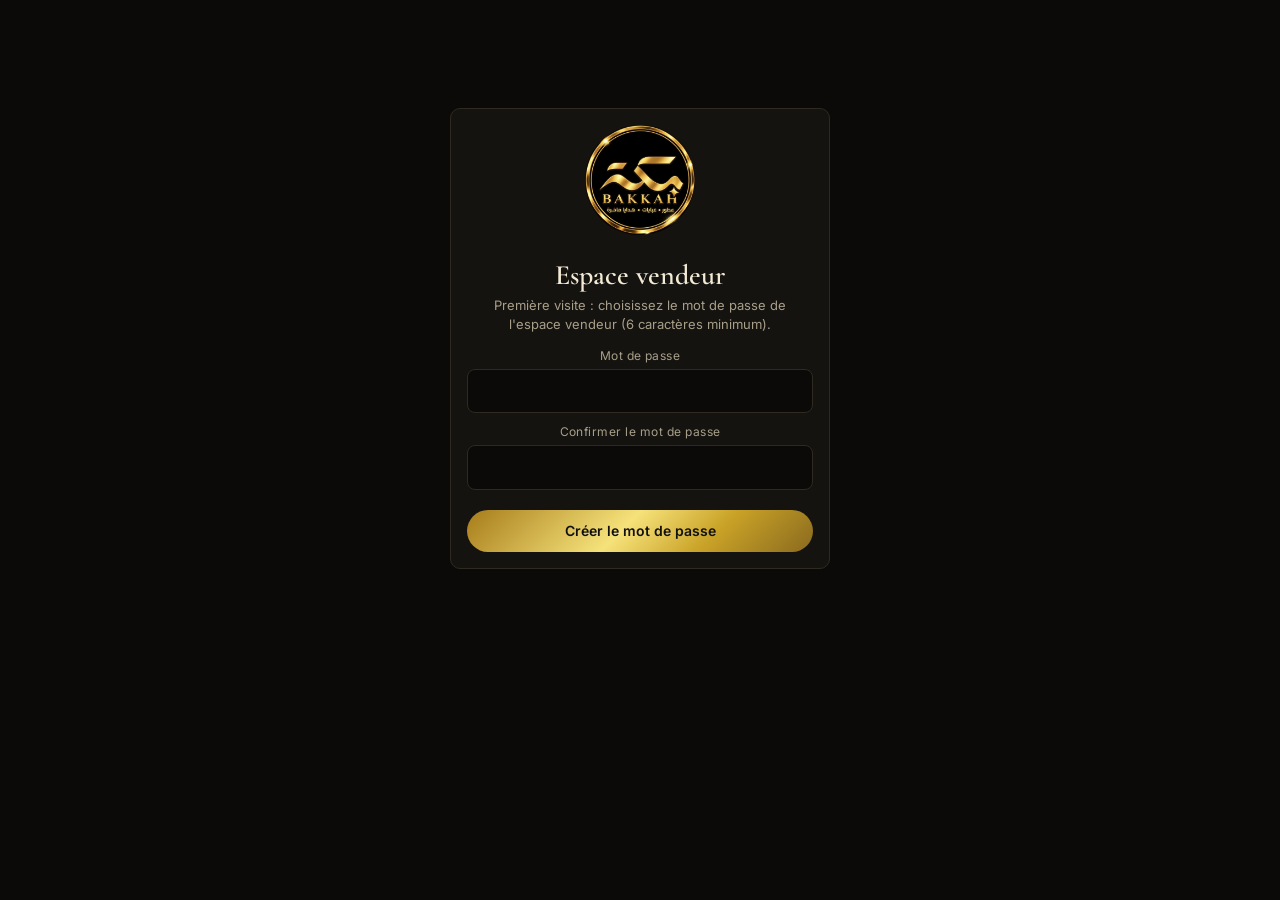
==== bakkah/admin.html @ 00103699 "Add files via upload" ====
<!doctype html>
<html lang="fr">
<head>
<meta charset="utf-8">
<meta name="viewport" content="width=device-width, initial-scale=1">
<meta name="robots" content="noindex">
<title>BAKKAH · Espace vendeur</title>
<link rel="icon" href="assets/img/favicon-64.png">
<link rel="preconnect" href="https://fonts.googleapis.com">
<link rel="preconnect" href="https://fonts.gstatic.com" crossorigin>
<link href="https://fonts.googleapis.com/css2?family=Cormorant+Garamond:wght@600&family=Inter:wght@400;500;600&display=swap" rel="stylesheet">
<style>
:root{--bg:#0b0a08;--panel:#15130f;--panel2:#1c1913;--ink:#f3ead6;--muted:#a89f8a;--line:#2e2a20;--gold:#d4af37;--gold2:#f6e27a;--ok:#3fbf7a;--danger:#e0624f;--r:10px}
*{box-sizing:border-box;margin:0;padding:0}
body{background:var(--bg);color:var(--ink);font:15px/1.5 Inter,system-ui,sans-serif;-webkit-font-smoothing:antialiased;padding-bottom:60px}
button,input,select,textarea{font:inherit;color:inherit}
button{cursor:pointer;border:0;background:none}
a{color:var(--gold)}
[hidden]{display:none!important}
:focus-visible{outline:2px solid var(--gold);outline-offset:2px}
.wrap{max-width:980px;margin:0 auto;padding:0 16px}
.serif{font-family:"Cormorant Garamond",Georgia,serif;font-weight:600}
header{position:sticky;top:0;z-index:20;background:rgba(11,10,8,.94);backdrop-filter:blur(8px);border-bottom:1px solid var(--line)}
.bar{display:flex;align-items:center;gap:12px;height:62px}
.bar img{width:42px;height:42px;border-radius:50%}
.bar h1{font-size:22px;line-height:1.1;flex:1}
.bar small{display:block;font:500 10px Inter;letter-spacing:.16em;text-transform:uppercase;color:var(--muted)}
.mode{font-size:12px;padding:3px 10px;border-radius:99px;border:1px solid var(--line);color:var(--muted)}
.btn{display:inline-flex;align-items:center;justify-content:center;gap:8px;height:42px;padding:0 18px;border-radius:99px;font-weight:600;font-size:14px;text-decoration:none;white-space:nowrap}
.btn-gold{background:linear-gradient(135deg,#a67c1a,#f6e27a 45%,#c9a227 70%,#8a6a1f);color:#111}
.btn-line{border:1px solid var(--line);background:var(--panel)}
.btn-line:hover{border-color:var(--gold)}
.btn-danger{background:var(--danger);color:#fff}
.btn-sm{height:34px;padding:0 12px;font-size:13px}
.btn[disabled]{opacity:.5;cursor:wait}
.tabs{display:flex;gap:6px;overflow-x:auto;padding:12px 0;scrollbar-width:none}
.tab{flex:none;height:40px;padding:0 16px;border-radius:99px;border:1px solid var(--line);color:var(--muted);font-weight:500}
.tab[aria-selected=true]{background:var(--gold);color:#111;border-color:var(--gold)}
.card{background:var(--panel);border:1px solid var(--line);border-radius:var(--r);padding:16px;margin-bottom:14px}
.card h2{font-size:22px;margin-bottom:4px}
.hint{color:var(--muted);font-size:13px;margin-bottom:12px}
label{display:block;font-size:12px;color:var(--muted);margin:10px 0 4px;letter-spacing:.04em}
input[type=text],input[type=number],input[type=password],input[type=email],input[type=url],select,textarea{width:100%;background:var(--bg);border:1px solid var(--line);border-radius:8px;padding:10px 12px;min-height:42px}
textarea{resize:vertical;min-height:80px}
input[type=color]{width:56px;height:42px;border:1px solid var(--line);border-radius:8px;background:var(--bg);padding:2px}
.g2{display:grid;grid-template-columns:1fr 1fr;gap:12px}
.g3{display:grid;grid-template-columns:repeat(3,1fr);gap:12px}
@media(max-width:640px){.g2,.g3{grid-template-columns:1fr}}
.row{display:flex;gap:10px;align-items:center;flex-wrap:wrap}
.grow{flex:1;min-width:140px}
.item{display:grid;grid-template-columns:56px 1fr auto;gap:12px;align-items:center;background:var(--panel);border:1px solid var(--line);border-radius:var(--r);padding:10px;margin-bottom:8px}
.item.off{opacity:.55}
.thumb{width:56px;height:72px;border-radius:6px;object-fit:cover;background:#16120a}
.item h3{font-size:15px;font-weight:600;line-height:1.3}
.meta{font-size:12.5px;color:var(--muted)}
.pill{display:inline-block;font-size:11px;font-weight:600;padding:2px 8px;border-radius:99px;margin-right:4px;border:1px solid var(--line)}
.pill.promo{background:#3a1d17;color:#ff9b88;border-color:#5a2b22}.pill.star{background:#3a3010;color:var(--gold2);border-color:#5a4a14}.pill.no{background:#331612;color:var(--danger)}
.acts{display:flex;gap:6px;flex-wrap:wrap;justify-content:flex-end}
.ib{width:38px;height:38px;border-radius:8px;border:1px solid var(--line);display:grid;place-items:center;background:var(--panel2)}
.ib:hover{border-color:var(--gold)}.ib[disabled]{opacity:.25;cursor:default}
.demo{background:#2a2410;border-bottom:1px solid #4a3f14;font-size:13px;padding:8px 0;color:#e8d38a}
.sw{display:flex;align-items:center;gap:8px;min-height:42px}
.sw input{width:20px;height:20px;accent-color:var(--gold)}
dialog{background:var(--panel);color:var(--ink);border:1px solid var(--gold);border-radius:14px;padding:0;width:min(720px,96vw);max-height:92vh;overflow:auto;margin:auto}
dialog::backdrop{background:rgba(0,0,0,.7)}
.dlg{padding:18px}
.photos{display:flex;gap:8px;flex-wrap:wrap;margin:6px 0}
.ph{position:relative}.ph img{width:80px;height:100px;object-fit:cover;border-radius:8px;border:1px solid var(--line);background:#16120a}
.ph button{position:absolute;top:-6px;right:-6px;width:24px;height:24px;border-radius:50%;background:var(--danger);color:#fff;font-size:14px}
.imgrow{display:grid;grid-template-columns:90px 1fr;gap:12px;align-items:start;margin-bottom:12px}
.imgrow img{width:90px;height:90px;object-fit:cover;border-radius:8px;border:1px solid var(--line);background:#000}
#toast{position:fixed;left:50%;bottom:20px;transform:translateX(-50%);background:var(--gold);color:#111;padding:10px 18px;border-radius:99px;font-weight:600;z-index:99;opacity:0;pointer-events:none;transition:opacity .25s}
#toast.show{opacity:1}#toast.err{background:var(--danger);color:#fff}
.login{max-width:380px;margin:12vh auto;text-align:center}
.login img{width:110px;height:110px;border-radius:50%;margin-bottom:12px}
.tbl{width:100%;border-collapse:collapse;font-size:14px}.tbl td,.tbl th{padding:8px 6px;border-bottom:1px solid var(--line);text-align:left}.tbl input{min-height:36px;padding:6px 8px}
details.tgrp{margin-top:8px}details.tgrp>summary{list-style:revert}.fgroup{margin-top:18px;font:600 12px Inter;letter-spacing:.14em;text-transform:uppercase;color:var(--gold);border-bottom:1px solid var(--line);padding-bottom:6px}
</style>
</head>
<body>
<div id="login" class="wrap" hidden>
  <div class="login card">
    <img src="assets/img/logo.jpg" alt="BAKKAH">
    <h1 class="serif" style="font-size:28px">Espace vendeur</h1>
    <p class="hint" id="loginHint"></p>
    <form id="loginForm">
      <div id="emailRow" hidden><label for="lEmail">E-mail</label><input id="lEmail" type="email" autocomplete="username"></div>
      <label for="lPw" id="lPwLabel">Mot de passe</label><input id="lPw" type="password" autocomplete="current-password">
      <div id="pw2Row" hidden><label for="lPw2">Confirmer le mot de passe</label><input id="lPw2" type="password" autocomplete="new-password"></div>
      <p id="lErr" class="hint" style="color:var(--danger);margin-top:8px"></p>
      <button class="btn btn-gold" style="width:100%;margin-top:8px" id="lBtn">Entrer</button>
    </form>
  </div>
</div>

<div id="app" hidden>
  <header><div class="wrap bar">
    <img src="assets/img/logo.jpg" alt=""><h1 class="serif">BAKKAH<small>Espace vendeur</small></h1>
    <span class="mode" id="modeBadge"></span>
    <a class="btn btn-line btn-sm" href="index.html" target="_blank" rel="noopener">Voir le site</a>
    <button class="btn btn-line btn-sm" id="logout">Sortir</button>
  </div></header>
  <div class="demo" id="demoBar"><div class="wrap">Mode local : les modifications sont enregistrées dans <b>ce navigateur</b> uniquement. Pour qu'elles soient visibles par tous vos clients, branchez Supabase (voir README).</div></div>
  <main class="wrap">
    <div class="tabs" role="tablist" id="tabs"></div>
    <section id="view"></section>
  </main>
</div>

<dialog id="dlg"><div class="dlg" id="dlgBody"></div></dialog>
<div id="toast" role="status"></div>

<script src="config.js"></script>
<script>/* Supabase chargé seulement si config.js est rempli (sinon mode local, aucune requête externe) */
if (window.SITE_CONFIG && window.SITE_CONFIG.supabaseUrl) document.write('<script src="https://cdn.jsdelivr.net/npm/@supabase/supabase-js@2"><\/script>');</script>
<script src="i18n-data.js"></script>
<script src="catalog-data.js"></script>
<script src="data.js"></script>
<script>
(function(){
"use strict";
const D = window.SiteData, $ = (s, r) => (r || document).querySelector(s);
const esc = s => String(s ?? "").replace(/[&<>"']/g, c => ({"&":"&amp;","<":"&lt;",">":"&gt;",'"':"&quot;","'":"&#39;"}[c]));
let S, CATS, PRODS, tab = "articles", filterCat = "", search = "";
const TABS = [["articles","Articles"],["categories","Catégories"],["promos","Promos"],["vedettes","Parfums vedettes 3D"],["textes","Textes & FAQ"],["images","Logo & photos"],["liens","Liens & contact"],["donnees","Données & sécurité"]];

function toast(msg, err){ const t = $("#toast"); t.textContent = msg; t.className = "show" + (err ? " err" : ""); clearTimeout(toast.t); toast.t = setTimeout(() => t.className = "", 2600); }
async function guard(fn){ try { await fn(); } catch(e){ console.error(e); toast(e.message || "Erreur", true); } }
const saveS = () => guard(async () => { await D.saveSettings(S); toast("Enregistré"); });
const catName = id => (CATS.find(c => c.id === id) || {}).nom || id;
const money = n => D.hasPrice(n) ? D.fmt(n, "fr", D.currency(S, "fr")) : "Prix sur demande";
const L3 = [["fr","FR"],["en","EN"],["ar","AR"]];
const thumb = p => D.photoOf(p, CATS);

/* ---------- Connexion ---------- */
async function boot(){
  $("#modeBadge").textContent = D.mode === "live" ? "Supabase" : "Mode local";
  $("#demoBar").hidden = D.mode === "live";
  const s = await D.session();
  if (s) return start();
  const lf = $("#loginForm"), live = D.mode === "live", first = !live && !D.hasPassword();
  $("#login").hidden = false; $("#emailRow").hidden = !live; $("#pw2Row").hidden = !first;
  $("#loginHint").textContent = live ? "Connectez-vous avec le compte créé dans Supabase." : first ? "Première visite : choisissez le mot de passe de l'espace vendeur (6 caractères minimum)." : "Entrez votre mot de passe.";
  $("#lBtn").textContent = first ? "Créer le mot de passe" : "Entrer";
  lf.onsubmit = async e => { e.preventDefault(); $("#lErr").textContent = ""; const pw = $("#lPw").value;
    try{
      if (first){ if (pw.length < 6) throw new Error("6 caractères minimum."); if (pw !== $("#lPw2").value) throw new Error("Les deux mots de passe sont différents."); await D.setPassword(pw); }
      else await D.login($("#lEmail").value, pw);
      $("#login").hidden = true; start();
    }catch(err){ $("#lErr").textContent = err.message; } };
}
async function start(){
  [S, CATS, PRODS] = await Promise.all([D.getSettings(), D.getCategories(), D.getProducts()]);
  $("#app").hidden = false;
  $("#tabs").innerHTML = TABS.map(([k, l]) => `<button class="tab" role="tab" data-tab="${k}" aria-selected="${k === tab}">${l}</button>`).join("");
  $("#tabs").onclick = e => { const b = e.target.closest("[data-tab]"); if (!b) return; tab = b.dataset.tab; [...$("#tabs").children].forEach(x => x.setAttribute("aria-selected", x === b)); render(); };
  $("#logout").onclick = async () => { await D.logout(); location.reload(); };
  render();
}
const reloadP = async () => { PRODS = await D.getProducts(); };
function render(){ ({ articles, categories, promos, vedettes, textes, images, liens, donnees })[tab](); }

/* ---------- Articles ---------- */
function articles(){
  const list = PRODS.filter(p => (!filterCat || (filterCat === "promos" ? p.prix_promo : p.categorie === filterCat)) && (!search || (p.nom + " " + (p.nom_en||"") + " " + (p.nom_ar||"")).toLowerCase().includes(search.toLowerCase())));
  $("#view").innerHTML = `<div class="row" style="margin-bottom:12px"><input class="grow" type="text" id="q" placeholder="Rechercher un article" value="${esc(search)}">
    <select id="fc" style="width:auto"><option value="">Toutes catégories</option>${CATS.map(c => `<option value="${esc(c.id)}" ${c.id === filterCat ? "selected" : ""}>${esc(c.nom)}</option>`).join("")}</select>
    <button class="btn btn-gold" id="newP">+ Nouvel article</button></div>
    <p class="hint">${list.length} article(s). Les flèches changent l'ordre d'affichage.</p>
    ${list.map(p => { const pr = D.priceOf(p); const i = PRODS.indexOf(p); return `<div class="item ${p.dispo ? "" : "off"}">
      <img class="thumb" src="${esc(thumb(p))}" alt=""><div><h3>${esc(p.nom)}</h3>
      <div class="meta">${esc(catName(p.categorie))} · ${money(pr.now)}${pr.old ? ` <s>${money(pr.old)}</s>` : ""}${p.marque ? " · " + esc(p.marque) : ""}</div>
      <div>${p.vedette ? '<span class="pill star">Carrousel 3D</span>' : ""}${pr.old ? `<span class="pill promo">-${D.pct(p)}%</span>` : ""}${p.dispo ? "" : '<span class="pill no">Indisponible</span>'}${p.demo ? '<span class="pill">Exemple (démo)</span>' : ""}</div></div>
      <div class="acts"><button class="ib" data-up="${i}" ${i === 0 ? "disabled" : ""} aria-label="Monter">↑</button><button class="ib" data-down="${i}" ${i === PRODS.length - 1 ? "disabled" : ""} aria-label="Descendre">↓</button>
      <button class="btn btn-line btn-sm" data-edit="${esc(p.id)}">Modifier</button></div></div>`; }).join("") || '<div class="card hint">Aucun article.</div>'}`;
  $("#q").oninput = e => { search = e.target.value; const pos = e.target.selectionStart; articles(); const q = $("#q"); q.focus(); q.setSelectionRange(pos, pos); };
  $("#fc").onchange = e => { filterCat = e.target.value; articles(); };
  $("#newP").onclick = () => editProduct(null);
  $("#view").onclick = e => {
    const b = e.target.closest("button"); if (!b) return;
    if (b.dataset.edit) editProduct(PRODS.find(p => p.id === b.dataset.edit));
    const mv = (i, d) => guard(async () => { const j = i + d; [PRODS[i], PRODS[j]] = [PRODS[j], PRODS[i]]; await D.saveProducts(PRODS); await reloadP(); articles(); });
    if (b.dataset.up) mv(+b.dataset.up, -1); if (b.dataset.down) mv(+b.dataset.down, 1);
  };
}
function editProduct(p){
  const isNew = !p;
  const x = p ? JSON.parse(JSON.stringify(p)) : { id: "", nom: "", nom_en: "", nom_ar: "", categorie: CATS.find(c => !c.auto)?.id || "", genre: "", marque: "", contenance: "", concentration: "", prix: null, prix_promo: null, variante_label: "", variante_label_en: "", variante_label_ar: "", variantes: [], badge: "", badge_en: "", badge_ar: "", demo: false, vedette: false, vedette_ordre: 99, couleur1: "#4a3a1a", couleur2: "#e6c066", notes: { tete: "", coeur: "", fond: "" }, notes_en: { tete: "", coeur: "", fond: "" }, notes_ar: { tete: "", coeur: "", fond: "" }, notes_a_confirmer: false, description: "", description_en: "", description_ar: "", photos: [], dispo: true, stock: null };
  ["notes_en", "notes_ar"].forEach(k => x[k] = x[k] || { tete: "", coeur: "", fond: "" });
  const sfx = l => l === "fr" ? "" : "_" + l, dirA = l => l === "ar" ? ' dir="rtl"' : "";
  const pv = x.variantes.map(v => [v.label, v.label_en || "", v.label_ar || "", D.hasPrice(v.prix) ? v.prix : ""].join(" | ")).join("\n");
  const dlg = $("#dlg");
  const tri = (label, id, field, multi) => `<div class="g3">${L3.map(([l, T]) => `<div><label>${label} (${T})${l === "fr" ? "" : " - vide = français"}</label>${multi ? `<textarea${dirA(l)} id="${id}_${l}">${esc(x[field + sfx(l)] || "")}</textarea>` : `<input type="text"${dirA(l)} id="${id}_${l}" value="${esc(x[field + sfx(l)] || "")}">`}</div>`).join("")}</div>`;
  const notesRow = (k, lab) => `<div class="g3">${L3.map(([l, T]) => `<div><label>${lab} (${T})</label><input type="text"${dirA(l)} id="n_${k}_${l}" value="${esc(((l === "fr" ? x.notes : x["notes_" + l]) || {})[k] || "")}"></div>`).join("")}</div>`;
  $("#dlgBody").innerHTML = `<h2 class="serif" style="font-size:26px">${isNew ? "Nouvel article" : "Modifier l'article"}</h2>
  ${tri("Nom", "f_nom", "nom")}
  <div class="g3"><div><label>Catégorie</label><select id="f_cat">${CATS.filter(c => !c.auto).map(c => `<option value="${esc(c.id)}" ${c.id === x.categorie ? "selected" : ""}>${esc(c.nom)}</option>`).join("")}</select></div>
  <div><label>Genre (parfums)</label><select id="f_genre"><option value="">-</option>${["homme","femme","mixte"].map(g => `<option ${g === x.genre ? "selected" : ""}>${g}</option>`).join("")}</select></div>
  <div><label>Marque</label><input type="text" id="f_marque" value="${esc(x.marque || "")}"></div></div>
  <div class="g3"><div><label>Contenance (ex. 100 ml)</label><input type="text" id="f_cont" value="${esc(x.contenance || "")}"></div><div><label>Concentration (ex. EDP)</label><input type="text" id="f_conc" value="${esc(x.concentration || "")}"></div><div class="sw" style="align-self:end"><input type="checkbox" id="f_demo" ${x.demo ? "checked" : ""}><label for="f_demo" style="margin:0;font-size:14px;color:var(--ink)">Article d'exemple (badge « Exemple »)</label></div></div>
  ${tri("Étiquette (ex. Nouveau)", "f_badge", "badge")}
  <div class="g3"><div><label>Prix (${esc(D.currency(S, "fr"))}) - vide = « Prix sur demande »</label><input type="number" step="0.01" min="0" id="f_prix" value="${D.hasPrice(x.prix) ? x.prix : ""}"></div>
  <div><label>Prix promo (vide = pas de promo)</label><input type="number" step="0.01" min="0" id="f_promo" value="${x.prix_promo ?? ""}"></div>
  <div><label>ou % de réduction</label><input type="number" min="0" max="95" id="f_pct" placeholder="ex. 20"></div></div>
  ${tri("Type de variante (Taille, Senteur…)", "f_vl", "variante_label")}
  <div class="g2"><div><label>Stock (vide = illimité)</label><input type="number" min="0" id="f_stock" value="${x.stock ?? ""}"></div></div>
  <label>Variantes : une par ligne au format <code>français | anglais | arabe | prix</code> (anglais, arabe et prix facultatifs ; ex. <code>100 ml | 100 ml | 100 مل | 129</code>)</label><textarea id="f_vars" rows="4">${esc(pv)}</textarea>
  ${tri("Description", "f_desc", "description", true)}
  <label>Photos (la 1re est la principale ; sans photo, un visuel or & noir est affiché)</label>
  <div class="photos" id="f_photos"></div>
  <div class="row"><input type="file" id="f_file" accept="image/*" multiple hidden><button class="btn btn-line btn-sm" id="f_add">+ Ajouter des photos</button><input class="grow" type="url" id="f_url" placeholder="ou coller l'adresse d'une image"><button class="btn btn-line btn-sm" id="f_addurl">Ajouter</button></div>
  <div class="fgroup">Carrousel 3D et couleurs</div>
  <div class="sw"><input type="checkbox" id="f_vedette" ${x.vedette ? "checked" : ""}><label for="f_vedette" style="margin:0;font-size:14px;color:var(--ink)">Mettre ce parfum en vedette dans le carrousel 3D (6 recommandés)</label></div>
  <div class="row"><div><label>Couleur primaire</label><input type="color" id="f_c1" value="${x.couleur1}"></div><div><label>Couleur secondaire</label><input type="color" id="f_c2" value="${x.couleur2}"></div></div>
  <div class="fgroup">Notes olfactives</div>
  <div class="sw"><input type="checkbox" id="f_nconf" ${x.notes_a_confirmer ? "checked" : ""}><label for="f_nconf" style="margin:0;font-size:14px;color:var(--ink)">Notes à confirmer (affiche « Notes à confirmer » au lieu des notes)</label></div>
  ${notesRow("tete", "Notes de tête")}${notesRow("coeur", "Notes de cœur")}${notesRow("fond", "Notes de fond")}
  <div class="sw" style="margin-top:12px"><input type="checkbox" id="f_dispo" ${x.dispo ? "checked" : ""}><label for="f_dispo" style="margin:0;font-size:14px;color:var(--ink)">Disponible à la vente</label></div>
  <div class="row" style="margin-top:16px;justify-content:space-between"><div class="row"><button class="btn btn-gold" id="f_save">Enregistrer</button><button class="btn btn-line" id="f_cancel">Annuler</button></div>${isNew ? "" : '<button class="btn btn-danger btn-sm" id="f_del">Supprimer</button>'}</div>`;
  const drawPh = () => { $("#f_photos").innerHTML = x.photos.map((u, i) => `<div class="ph"><img src="${esc(u)}" alt=""><button data-rm="${i}" aria-label="Retirer">×</button></div>`).join("") || '<span class="meta">Aucune photo : visuel par défaut.</span>'; };
  drawPh();
  $("#f_photos").onclick = e => { const b = e.target.closest("[data-rm]"); if (b){ x.photos.splice(+b.dataset.rm, 1); drawPh(); } };
  $("#f_add").onclick = () => $("#f_file").click();
  $("#f_file").onchange = e => guard(async () => { for (const f of e.target.files) x.photos.push(await D.uploadImage(f, 800)); drawPh(); });
  $("#f_addurl").onclick = () => { const u = $("#f_url").value.trim(); if (u){ x.photos.push(u); $("#f_url").value = ""; drawPh(); } };
  $("#f_pct").oninput = e => { const v = +e.target.value, pr = +$("#f_prix").value; if (v > 0 && pr > 0) $("#f_promo").value = (Math.round(pr * (1 - v / 100) * 100) / 100); };
  $("#f_cancel").onclick = () => dlg.close();
  if (!isNew) $("#f_del").onclick = () => { if (confirm("Supprimer définitivement cet article ?")) guard(async () => { await D.deleteProduct(x.id); await reloadP(); dlg.close(); render(); toast("Article supprimé"); }); };
  const v = id => $("#" + id).value.trim();
  $("#f_save").onclick = () => guard(async () => {
    const nom = v("f_nom_fr"); if (!nom) throw new Error("Le nom français est obligatoire (il sert de repli aux autres langues).");
    const prix = v("f_prix") === "" ? null : +v("f_prix");
    if (prix !== null && !(prix >= 0)) throw new Error("Prix invalide.");
    const promo = v("f_promo") === "" ? null : +v("f_promo");
    if (promo !== null && (prix === null || promo >= prix)) throw new Error("Le prix promo doit être inférieur au prix (et le prix doit être renseigné).");
    if (!x.id) x.id = (nom.toLowerCase().normalize("NFD").replace(/[^\w]+/g, "-").replace(/^-|-$/g, "") || "article") + "-" + Math.random().toString(36).slice(2, 6);
    const o = { categorie: v("f_cat"), genre: v("f_genre"), marque: v("f_marque"), contenance: v("f_cont"), concentration: v("f_conc"), demo: $("#f_demo").checked, prix, prix_promo: promo,
      stock: v("f_stock") === "" ? null : +v("f_stock"),
      variantes: v("f_vars") ? $("#f_vars").value.split("\n").map(l => l.trim()).filter(Boolean).map(l => { const [a, b, c, d] = l.split("|").map(t => t.trim()); const ov = (x.variantes || []).find(y => y.label === a) || {}; return { ...(ov.notes ? { notes: ov.notes, notes_en: ov.notes_en, notes_ar: ov.notes_ar } : {}), label: a, label_en: b || "", label_ar: c || "", prix: d ? +d : null }; }) : [],
      vedette: $("#f_vedette").checked, couleur1: $("#f_c1").value, couleur2: $("#f_c2").value, notes_a_confirmer: $("#f_nconf").checked, dispo: $("#f_dispo").checked };
    L3.forEach(([l]) => { ["nom:f_nom", "badge:f_badge", "variante_label:f_vl", "description:f_desc"].forEach(m => { const [f, id] = m.split(":"); o[f + sfx(l)] = v(id + "_" + l); }); });
    L3.forEach(([l]) => { const nk = l === "fr" ? "notes" : "notes_" + l; o[nk] = { tete: v("n_tete_" + l), coeur: v("n_coeur_" + l), fond: v("n_fond_" + l) }; });
    Object.assign(x, o);
    if (x.vedette && x.vedette_ordre >= 99) x.vedette_ordre = Date.now() % 100000;
    if (!x.vedette) x.vedette_ordre = 99;
    await D.saveProduct(x); await reloadP(); dlg.close(); render(); toast("Article enregistré");
  });
  dlg.showModal();
}

/* ---------- Catégories ---------- */
function categories(){
  $("#view").innerHTML = `<div class="card"><h2 class="serif">Catégories</h2><p class="hint">Renommez, réordonnez, masquez ou ajoutez des catégories. « Promos » se remplit automatiquement avec les articles ayant un prix promo. L'option « sous-filtres » affiche Homme / Femme / Mixte (les autres catégories ont leurs sous-filtres automatiquement).</p>
  ${CATS.map((c, i) => `<div class="card" style="background:var(--panel2)"><div class="row"><div class="grow"><label>Nom (FR)</label><input type="text" data-k="nom" data-i="${i}" value="${esc(c.nom)}"></div><div class="grow"><label>Nom (EN) - vide = français</label><input type="text" data-k="nom_en" data-i="${i}" value="${esc(c.nom_en || "")}"></div><div class="grow"><label>Nom (AR) - vide = français</label><input dir="rtl" type="text" data-k="nom_ar" data-i="${i}" value="${esc(c.nom_ar || "")}"></div>
  <div><label>Visuel par défaut</label><select data-k="icone" data-i="${i}">${["bottle","box","abaya","qamis","watch","rug","incense","tasbih"].map(k => `<option ${k === c.icone ? "selected" : ""}>${k}</option>`).join("")}</select></div></div>
  <div class="row" style="margin-top:8px"><label class="sw" style="margin:0"><input type="checkbox" data-k="visible" data-i="${i}" ${c.visible !== false ? "checked" : ""}> Visible sur le site</label>
  <label class="sw" style="margin:0"><input type="checkbox" data-k="sous_filtres" data-i="${i}" ${c.sous_filtres ? "checked" : ""}> Sous-filtres Homme/Femme/Mixte</label>
  <span class="grow"></span><button class="ib" data-mv="-1" data-i="${i}" ${i === 0 ? "disabled" : ""}>↑</button><button class="ib" data-mv="1" data-i="${i}" ${i === CATS.length - 1 ? "disabled" : ""}>↓</button>${c.auto ? "" : `<button class="btn btn-danger btn-sm" data-del="${i}">Supprimer</button>`}</div></div>`).join("")}
  <div class="row"><button class="btn btn-line" id="addCat">+ Ajouter une catégorie</button><button class="btn btn-gold" id="saveCats">Enregistrer les catégories</button></div></div>`;
  const v = $("#view");
  v.oninput = v.onchange = e => { const t = e.target; if (t.dataset.k) CATS[+t.dataset.i][t.dataset.k] = t.type === "checkbox" ? t.checked : t.value; };
  v.onclick = e => { const b = e.target.closest("button"); if (!b) return;
    if (b.dataset.mv){ const i = +b.dataset.i, j = i + +b.dataset.mv; [CATS[i], CATS[j]] = [CATS[j], CATS[i]]; categories(); }
    if (b.dataset.del){ const c = CATS[+b.dataset.del]; if (PRODS.some(p => p.categorie === c.id)) return toast("Déplacez d'abord les articles de cette catégorie.", true); if (confirm("Supprimer la catégorie ?")){ CATS.splice(+b.dataset.del, 1); categories(); } }
    if (b.id === "addCat"){ CATS.splice(CATS.length - (CATS[CATS.length - 1]?.auto ? 1 : 0), 0, { id: "cat-" + Math.random().toString(36).slice(2, 7), nom: "Nouvelle catégorie", nom_en: "New category", nom_ar: "", icone: "box", visible: true, ordre: CATS.length }); categories(); }
    if (b.id === "saveCats") guard(async () => { await D.saveCategories(CATS); CATS = await D.getCategories(); toast("Catégories enregistrées"); categories(); }); };
}

/* ---------- Promos ---------- */
function promos(){
  $("#view").innerHTML = `<div class="card"><h2 class="serif">Promos</h2><p class="hint">Saisissez un prix promo ou un pourcentage : le prix barré et le badge -% apparaissent sur le site et dans la catégorie « Promos ». Videz le champ pour retirer la promo.</p>
  <table class="tbl"><tr><th>Article</th><th>Prix</th><th>Prix promo</th><th>%</th></tr>${PRODS.map((p, i) => `<tr><td>${esc(p.nom)}</td><td>${D.hasPrice(p.prix) ? p.prix : "<i>sur demande</i>"}</td>
  <td><input type="number" step="0.01" style="width:100px" data-pr="${i}" value="${p.prix_promo ?? ""}" ${D.hasPrice(p.prix) ? "" : "disabled"}></td><td><input type="number" style="width:80px" data-pc="${i}" value="${D.pct(p) || ""}" placeholder="%"></td></tr>`).join("")}</table>
  <div class="row" style="margin-top:12px"><button class="btn btn-gold" id="saveP">Enregistrer les promos</button></div></div>`;
  const v = $("#view");
  v.oninput = e => { const t = e.target; if (t.dataset.pr !== undefined){ const p = PRODS[+t.dataset.pr]; p.prix_promo = t.value === "" ? null : +t.value; const c = v.querySelector(`[data-pc="${t.dataset.pr}"]`); c.value = D.pct(p) || ""; }
    if (t.dataset.pc !== undefined){ const p = PRODS[+t.dataset.pc]; const n = +t.value; p.prix_promo = n > 0 && D.hasPrice(p.prix) ? Math.round(p.prix * (1 - n / 100) * 100) / 100 : null; v.querySelector(`[data-pr="${t.dataset.pc}"]`).value = p.prix_promo ?? ""; } };
  $("#saveP").onclick = () => guard(async () => { if (PRODS.some(p => D.hasPrice(p.prix_promo) && p.prix_promo >= p.prix)) throw new Error("Un prix promo doit être inférieur au prix."); await D.saveProducts(PRODS); await reloadP(); toast("Promos enregistrées"); });
}

/* ---------- Parfums vedettes ---------- */
function vedettes(){
  const feat = PRODS.filter(p => p.vedette).sort((a, b) => a.vedette_ordre - b.vedette_ordre);
  const others = PRODS.filter(p => !p.vedette);
  $("#view").innerHTML = `<div class="card"><h2 class="serif">Parfums vedettes du carrousel 3D</h2><p class="hint">${feat.length} vedette(s) (6 recommandés ; maximum 8 affichés). Chaque flacon 3D prend les couleurs choisies ici ; le texte « profil olfactif » vient des notes.</p>
  ${feat.map((p, i) => `<div class="card" style="background:var(--panel2)"><div class="row"><b class="grow">${i + 1}. ${esc(p.nom)}</b><button class="ib" data-mv="-1" data-id="${esc(p.id)}" ${i === 0 ? "disabled" : ""}>↑</button><button class="ib" data-mv="1" data-id="${esc(p.id)}" ${i === feat.length - 1 ? "disabled" : ""}>↓</button><button class="btn btn-line btn-sm" data-rm="${esc(p.id)}">Retirer</button></div>
  <div class="row"><div><label>Primaire</label><input type="color" data-c="couleur1" data-id="${esc(p.id)}" value="${p.couleur1}"></div><div><label>Secondaire</label><input type="color" data-c="couleur2" data-id="${esc(p.id)}" value="${p.couleur2}"></div>
  <div class="grow"><label>Tête</label><input type="text" data-n="tete" data-id="${esc(p.id)}" value="${esc(p.notes.tete)}"></div><div class="grow"><label>Cœur</label><input type="text" data-n="coeur" data-id="${esc(p.id)}" value="${esc(p.notes.coeur)}"></div><div class="grow"><label>Fond</label><input type="text" data-n="fond" data-id="${esc(p.id)}" value="${esc(p.notes.fond)}"></div></div></div>`).join("")}
  <div class="row"><select id="addV" class="grow"><option value="">Ajouter un article en vedette…</option>${others.map(p => `<option value="${esc(p.id)}">${esc(p.nom)}</option>`).join("")}</select><button class="btn btn-line" id="addVb">Ajouter</button><button class="btn btn-gold" id="saveV">Enregistrer</button></div></div>`;
  const v = $("#view"), get = id => PRODS.find(p => p.id === id);
  v.oninput = e => { const t = e.target, p = get(t.dataset.id); if (!p) return; if (t.dataset.c) p[t.dataset.c] = t.value; if (t.dataset.n) p.notes[t.dataset.n] = t.value; };
  v.onclick = e => { const b = e.target.closest("button"); if (!b) return;
    if (b.dataset.mv){ const i = feat.findIndex(p => p.id === b.dataset.id), j = i + +b.dataset.mv; feat.forEach((p, k) => p.vedette_ordre = k); const t = feat[i].vedette_ordre; feat[i].vedette_ordre = feat[j].vedette_ordre; feat[j].vedette_ordre = t; vedettes(); }
    if (b.dataset.rm){ const p = get(b.dataset.rm); p.vedette = false; p.vedette_ordre = 99; vedettes(); }
    if (b.id === "addVb" && $("#addV").value){ const p = get($("#addV").value); p.vedette = true; p.vedette_ordre = feat.length + 1; vedettes(); }
    if (b.id === "saveV") guard(async () => { if (!PRODS.some(p => p.vedette)) throw new Error("Gardez au moins un parfum en vedette."); await D.saveProducts(PRODS); await reloadP(); toast("Vedettes enregistrées"); vedettes(); }); };
}

/* ---------- Textes & FAQ (3 langues) ---------- */
function textes(){
  const groups = [...new Set(D.TEXT_KEYS.map(t => t.group))];
  const field = (t, l, T) => { const cur = S.textes[t.key] || {}, val = cur[l] ?? t[l]; const dir = l === "ar" ? ' dir="rtl"' : "";
    return `<div><label>${T}</label>${t.multi ? `<textarea${dir} data-t="${esc(t.key)}" data-l="${l}">${esc(val)}</textarea>` : `<input${dir} type="text" data-t="${esc(t.key)}" data-l="${l}" value="${esc(val)}">`}</div>`; };
  $("#view").innerHTML = `<div class="card"><h2 class="serif">Textes du site (AR / EN / FR)</h2><p class="hint">Tous les textes du site sont modifiables, dans les 3 langues. Chaque champ affiche le texte actuel. Videz un champ pour revenir au texte d'origine de cette langue. L'arabe s'affiche de droite à gauche. Les groupes se déplient en cliquant sur leur titre.</p>
  <div class="row" style="margin-bottom:10px"><input class="grow" type="text" id="tq" placeholder="Rechercher un texte (ex. panier, WhatsApp, Add to cart…)"></div>
  ${groups.map(g => `<details class="tgrp"><summary class="fgroup" style="cursor:pointer">${esc(g)}</summary>${D.TEXT_KEYS.filter(t => t.group === g).map(t => `<div class="trow" data-search="${esc((t.key + " " + t.fr + " " + t.en + " " + t.ar).toLowerCase())}"><div class="meta" style="margin-top:12px"><code>${esc(t.key)}</code></div><div class="g3">${field(t, "fr", "Français (FR)")}${field(t, "en", "English (EN)")}${field(t, "ar", "العربية (AR)")}</div></div>`).join("")}</details>`).join("")}
  <details class="tgrp" open><summary class="fgroup" style="cursor:pointer">Foire aux questions (FAQ)</summary><div id="faqBox"></div><button class="btn btn-line btn-sm" id="addFaq" style="margin-top:8px">+ Ajouter une question</button></details>
  <div class="row" style="margin-top:16px"><button class="btn btn-gold" id="saveT">Enregistrer les textes</button></div></div>`;
  const tri = (f, i, k, multi, label) => `<div class="g3">${L3.map(([l, T]) => { const val = (f[k] && f[k][l]) || ""; const dir = l === "ar" ? ' dir="rtl"' : ""; return `<div><label>${label} (${T})</label>${multi ? `<textarea${dir} data-f="${k}" data-fl="${l}" data-i="${i}">${esc(val)}</textarea>` : `<input${dir} type="text" data-f="${k}" data-fl="${l}" data-i="${i}" value="${esc(val)}">`}</div>`; }).join("")}</div>`;
  const drawFaq = () => { $("#faqBox").innerHTML = S.faq.map((f, i) => `<div class="card" style="background:var(--panel2)">${tri(f, i, "q", false, "Question")}${tri(f, i, "a", true, "Réponse")}
    <div class="row" style="margin-top:6px"><button class="ib" data-fm="-1" data-i="${i}" ${i === 0 ? "disabled" : ""}>↑</button><button class="ib" data-fm="1" data-i="${i}" ${i === S.faq.length - 1 ? "disabled" : ""}>↓</button><button class="btn btn-danger btn-sm" data-fd="${i}">Supprimer</button></div></div>`).join(""); };
  S.faq = S.faq.map(f => ({ q: typeof f.q === "string" ? { fr: f.q, en: "", ar: f.q_ar || "" } : f.q, a: typeof f.a === "string" ? { fr: f.a, en: "", ar: f.a_ar || "" } : f.a }));
  drawFaq();
  const v = $("#view");
  $("#tq").oninput = e => { const q = e.target.value.trim().toLowerCase(); v.querySelectorAll(".trow").forEach(r => r.hidden = !!q && !r.dataset.search.includes(q)); if (q) v.querySelectorAll("details.tgrp").forEach(d => { if (d.querySelector(".trow:not([hidden])")) d.open = true; }); };
  v.oninput = e => { const t = e.target; if (t.dataset.t){ const o = S.textes[t.dataset.t] = S.textes[t.dataset.t] || {}; o[t.dataset.l] = t.value; } if (t.dataset.f) { const f = S.faq[+t.dataset.i]; (f[t.dataset.f] = f[t.dataset.f] || {})[t.dataset.fl] = t.value; } };
  v.onclick = e => { const b = e.target.closest("button"); if (!b) return;
    if (b.dataset.fm){ const i = +b.dataset.i, j = i + +b.dataset.fm; [S.faq[i], S.faq[j]] = [S.faq[j], S.faq[i]]; drawFaq(); }
    if (b.dataset.fd){ S.faq.splice(+b.dataset.fd, 1); drawFaq(); }
    if (b.id === "addFaq"){ S.faq.push({ q: { fr: "", en: "", ar: "" }, a: { fr: "", en: "", ar: "" } }); drawFaq(); }
    if (b.id === "saveT"){ S.faq = S.faq.filter(f => (f.q.fr || f.q.en || f.q.ar) && (f.a.fr || f.a.en || f.a.ar)); saveS(); drawFaq(); } };
}

/* ---------- Images ---------- */
function images(){
  const slots = [["logo","Logo (barre de navigation, chargement, favicon visuel, pied de page)","logo"],["og","Image de partage (réseaux sociaux / WhatsApp)","og"],...[0,1,2,3,4].map(i => ["b" + i, "Photo de la boutique " + (i + 1), i])];
  const get = k => k === "logo" ? S.images.logo : k === "og" ? S.images.og : S.images.boutique[+k.slice(1)];
  const set = (k, v) => { if (k === "logo") S.images.logo = v; else if (k === "og") S.images.og = v; else S.images.boutique[+k.slice(1)] = v; };
  $("#view").innerHTML = `<div class="card"><h2 class="serif">Logo & photos</h2><p class="hint">Téléversez une image ou collez son adresse. Les photos de la boutique apparaissent dans la section « La boutique » et dans le pied de page.</p>
  ${slots.map(([k, l]) => `<div class="imgrow"><img src="${esc(get(k))}" alt=""><div><b>${l}</b><div class="row" style="margin-top:6px"><input type="file" accept="image/*" data-file="${k}" hidden><button class="btn btn-line btn-sm" data-up="${k}">Remplacer</button><input type="url" class="grow" data-url="${k}" value="${/^data:/.test(get(k)) ? "" : esc(get(k))}" placeholder="adresse de l'image"><button class="btn btn-line btn-sm" data-ok="${k}">OK</button></div></div></div>`).join("")}
  <div class="row"><button class="btn btn-gold" id="saveI">Enregistrer</button><button class="btn btn-line" id="defI">Remettre les images d'origine</button></div></div>`;
  const v = $("#view");
  v.onclick = e => { const b = e.target.closest("button"); if (!b) return;
    if (b.dataset.up) v.querySelector(`[data-file="${b.dataset.up}"]`).click();
    if (b.dataset.ok){ set(b.dataset.ok, v.querySelector(`[data-url="${b.dataset.ok}"]`).value.trim() || get(b.dataset.ok)); images(); }
    if (b.id === "saveI") saveS();
    if (b.id === "defI"){ S.images = JSON.parse(JSON.stringify(D.DEFAULT_SETTINGS.images)); images(); } };
  v.onchange = e => { const k = e.target.dataset.file; if (!k) return; guard(async () => { set(k, await D.uploadImage(e.target.files[0], k === "logo" ? 600 : 1100)); images(); toast("Image prête : cliquez sur Enregistrer"); }); };
}

/* ---------- Liens & contact ---------- */
function liens(){
  const L = S.liens, f = (id, label, val, ph, type) => `<div><label>${label}</label><input type="${type || "text"}" id="${id}" value="${esc(val)}" placeholder="${esc(ph || "")}"></div>`;
  $("#view").innerHTML = `<div class="card"><h2 class="serif">Liens & contact</h2><p class="hint">Un lien laissé vide est masqué sur le site (Snapchat, Avis Google et Itinéraire sont vides pour l'instant). Le lien Facebook est provisoire (recherche « BAKKAH ») : à remplacer par l'adresse exacte de la page.</p>
  <div class="fgroup">Commande WhatsApp</div>
  <div class="g2">${f("s_wa", "Numéro WhatsApp de la boutique (indicatif pays, sans +, ex. 212671501152)", S.whatsapp, "212671501152")}${f("s_devise", "Devise (vide = « DH » / « درهم » selon la langue ; modifiable aussi dans Textes > meta.currency)", S.devise, "DH")}</div>
  <div class="fgroup">Boutique</div><div class="g2">${f("s_nom", "Nom de la boutique", S.nom)}${f("s_tel", "Téléphone (appel direct)", S.telephone, "+212 6 71 50 11 52")}${f("s_adr", "Adresse (vide = « Maroc » provisoire)", S.adresse)}${f("s_hor", "Horaires (vide = « Lun–Sam 10h–21h » provisoire)", S.horaires)}</div>
  <div class="fgroup">Liens</div><div class="g2">${f("l_instagram", "Instagram", L.instagram, "https://instagram.com/…", "url")}${f("l_tiktok", "TikTok", L.tiktok, "https://tiktok.com/@…", "url")}${f("l_snapchat", "Snapchat", L.snapchat, "https://snapchat.com/add/…", "url")}${f("l_facebook", "Facebook", L.facebook, "https://facebook.com/…", "url")}
  ${f("l_whatsapp", "Lien WhatsApp (vide = automatique avec le numéro)", L.whatsapp, "https://wa.me/…", "url")}${f("l_avis", "Avis Google", L.avis, "lien de votre fiche Google", "url")}${f("l_itineraire", "Itinéraire (Google Maps)", L.itineraire, "lien Google Maps", "url")}</div>
  <div class="sw" style="margin-top:12px"><input type="checkbox" id="s_news" ${S.newsletter ? "checked" : ""}><label for="s_news" style="margin:0;font-size:14px;color:var(--ink)">Afficher l'inscription newsletter</label></div>
  <div class="row" style="margin-top:14px"><button class="btn btn-gold" id="saveL">Enregistrer</button></div></div>`;
  $("#saveL").onclick = () => { const g = id => $("#" + id).value.trim();
    Object.assign(S, { whatsapp: g("s_wa").replace(/\D/g, ""), devise: g("s_devise"), nom: g("s_nom") || "BAKKAH", telephone: g("s_tel"), adresse: g("s_adr"), horaires: g("s_hor"), newsletter: $("#s_news").checked });
    const bad = []; const liens = {};
    ["instagram","tiktok","snapchat","facebook","whatsapp","avis","itineraire"].forEach(k => { const v = g("l_" + k); if (v && !D.safeLink(v)) { bad.push(k); $("#l_" + k).style.borderColor = "#c0392b"; } else { liens[k] = v; $("#l_" + k).style.borderColor = ""; } });
    if (bad.length) return toast("Lien refusé (" + bad.join(", ") + ") : seuls les liens commençant par https://, http://, tel: ou mailto: sont acceptés. Rien n'a été enregistré.", true);
    Object.assign(S.liens, liens); saveS(); };
}

/* ---------- Données & sécurité ---------- */
async function donnees(){
  const subs = await D.getSubscribers();
  $("#view").innerHTML = `<div class="card"><h2 class="serif">Sauvegarde</h2><p class="hint">Téléchargez une copie de tout le contenu (articles, catégories, textes) ou restaurez-la.</p>
  <div class="row"><button class="btn btn-line" id="exp">Télécharger la sauvegarde</button><input type="file" id="impF" accept="application/json" hidden><button class="btn btn-line" id="imp">Restaurer une sauvegarde</button>${D.mode === "local" ? '<button class="btn btn-danger" id="rst">Remettre les données de démonstration</button>' : ""}</div></div>
  <div class="card"><h2 class="serif">Newsletter</h2><p class="hint">${subs.length} inscrit(s).</p>${subs.length ? `<button class="btn btn-line btn-sm" id="csv">Télécharger la liste (CSV)</button>` : ""}</div>
  <div class="card"><h2 class="serif">Mot de passe</h2>${D.mode === "local" ? `<p class="hint">Protection de l'espace vendeur dans ce navigateur. Pour une vraie sécurité partagée, utilisez Supabase.</p><div class="g2"><div><label>Nouveau mot de passe</label><input type="password" id="np"></div><div><label>Confirmer</label><input type="password" id="np2"></div></div><div class="row" style="margin-top:12px"><button class="btn btn-gold" id="chpw">Changer le mot de passe</button></div>` : `<p class="hint">Le mot de passe se gère dans Supabase (Authentication → Users).</p>`}</div>`;
  const dl = (name, text, type) => { const a = document.createElement("a"); a.href = URL.createObjectURL(new Blob([text], { type })); a.download = name; a.click(); setTimeout(() => URL.revokeObjectURL(a.href), 2000); };
  $("#exp").onclick = () => guard(async () => dl("bakkah-sauvegarde.json", JSON.stringify(await D.exportAll(), null, 1), "application/json"));
  $("#imp").onclick = () => $("#impF").click();
  $("#impF").onchange = e => guard(async () => { const d = JSON.parse(await e.target.files[0].text()); if (!confirm("Remplacer le contenu actuel par cette sauvegarde ?")) return; await D.importAll(d); location.reload(); });
  if ($("#rst")) $("#rst").onclick = () => { if (confirm("Effacer vos modifications locales et revenir aux données de démonstration ?")){ D.resetDemo(); location.reload(); } };
  if ($("#csv")) $("#csv").onclick = () => dl("newsletter.csv", "email,date\n" + subs.map(s => `${s.email},${s.date || s.created_at || ""}`).join("\n"), "text/csv");
  if ($("#chpw")) $("#chpw").onclick = () => guard(async () => { const a = $("#np").value; if (a.length < 6) throw new Error("6 caractères minimum."); if (a !== $("#np2").value) throw new Error("Les deux mots de passe sont différents."); await D.setPassword(a); toast("Mot de passe changé"); });
}

boot();
})();
</script>
</body>
</html>
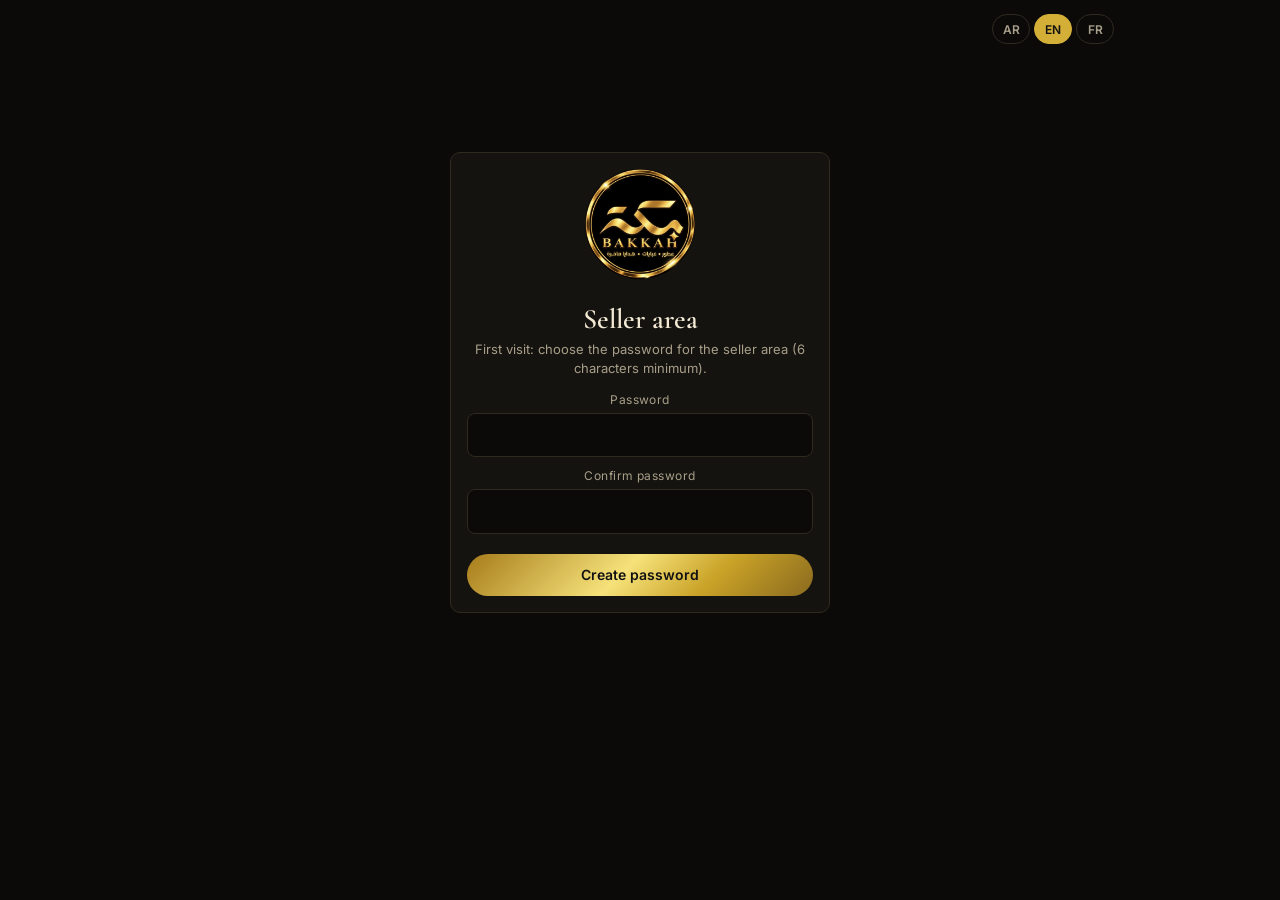
==== commit f1c3fe79: "Bakkah : espace vendeur AR/EN/FR, case « Visible sur le site », porte secrète (version validée quali" ====
--- a/bakkah/admin.html
+++ b/bakkah/admin.html
@@ -3,8 +3,8 @@
 <head>
 <meta charset="utf-8">
 <meta name="viewport" content="width=device-width, initial-scale=1">
-<meta name="robots" content="noindex">
-<title>BAKKAH · Espace vendeur</title>
+<meta name="robots" content="noindex, nofollow">
+<title>BAKKAH · Seller area</title>
 <link rel="icon" href="assets/img/favicon-64.png">
 <link rel="preconnect" href="https://fonts.googleapis.com">
 <link rel="preconnect" href="https://fonts.gstatic.com" crossorigin>
@@ -48,12 +48,13 @@
 @media(max-width:640px){.g2,.g3{grid-template-columns:1fr}}
 .row{display:flex;gap:10px;align-items:center;flex-wrap:wrap}
 .grow{flex:1;min-width:140px}
-.item{display:grid;grid-template-columns:56px 1fr auto;gap:12px;align-items:center;background:var(--panel);border:1px solid var(--line);border-radius:var(--r);padding:10px;margin-bottom:8px}
-.item.off{opacity:.55}
+.item{display:grid;grid-template-columns:44px 56px 1fr auto;gap:12px;align-items:center;background:var(--panel);border:1px solid var(--line);border-radius:var(--r);padding:10px;margin-bottom:8px}
+.item.off{opacity:.55}.item.hid{opacity:.5;background:repeating-linear-gradient(135deg,var(--panel),var(--panel) 8px,#1a1a1a 8px,#1a1a1a 16px)}.pill.hidp{background:#2a2a2a;color:#ccc;border-color:#555}
+.vis{display:flex;align-items:center;justify-content:center;width:44px;height:44px;cursor:pointer}.vis input{width:26px;height:26px;accent-color:var(--gold);cursor:pointer}.seg{display:flex;gap:4px;flex-wrap:wrap}.vbar{gap:6px}
 .thumb{width:56px;height:72px;border-radius:6px;object-fit:cover;background:#16120a}
 .item h3{font-size:15px;font-weight:600;line-height:1.3}
 .meta{font-size:12.5px;color:var(--muted)}
-.pill{display:inline-block;font-size:11px;font-weight:600;padding:2px 8px;border-radius:99px;margin-right:4px;border:1px solid var(--line)}
+.pill{display:inline-block;font-size:11px;font-weight:600;padding:2px 8px;border-radius:99px;margin-inline-end:4px;border:1px solid var(--line)}
 .pill.promo{background:#3a1d17;color:#ff9b88;border-color:#5a2b22}.pill.star{background:#3a3010;color:var(--gold2);border-color:#5a4a14}.pill.no{background:#331612;color:var(--danger)}
 .acts{display:flex;gap:6px;flex-wrap:wrap;justify-content:flex-end}
 .ib{width:38px;height:38px;border-radius:8px;border:1px solid var(--line);display:grid;place-items:center;background:var(--panel2)}
@@ -66,41 +67,56 @@
 .dlg{padding:18px}
 .photos{display:flex;gap:8px;flex-wrap:wrap;margin:6px 0}
 .ph{position:relative}.ph img{width:80px;height:100px;object-fit:cover;border-radius:8px;border:1px solid var(--line);background:#16120a}
-.ph button{position:absolute;top:-6px;right:-6px;width:24px;height:24px;border-radius:50%;background:var(--danger);color:#fff;font-size:14px}
+.ph button{position:absolute;top:-6px;inset-inline-end:-6px;width:24px;height:24px;border-radius:50%;background:var(--danger);color:#fff;font-size:14px}
 .imgrow{display:grid;grid-template-columns:90px 1fr;gap:12px;align-items:start;margin-bottom:12px}
 .imgrow img{width:90px;height:90px;object-fit:cover;border-radius:8px;border:1px solid var(--line);background:#000}
 #toast{position:fixed;left:50%;bottom:20px;transform:translateX(-50%);background:var(--gold);color:#111;padding:10px 18px;border-radius:99px;font-weight:600;z-index:99;opacity:0;pointer-events:none;transition:opacity .25s}
 #toast.show{opacity:1}#toast.err{background:var(--danger);color:#fff}
 .login{max-width:380px;margin:12vh auto;text-align:center}
 .login img{width:110px;height:110px;border-radius:50%;margin-bottom:12px}
-.tbl{width:100%;border-collapse:collapse;font-size:14px}.tbl td,.tbl th{padding:8px 6px;border-bottom:1px solid var(--line);text-align:left}.tbl input{min-height:36px;padding:6px 8px}
+.tbl{width:100%;border-collapse:collapse;font-size:14px}.tbl td,.tbl th{padding:8px 6px;border-bottom:1px solid var(--line);text-align:start}.tbl input{min-height:36px;padding:6px 8px}
 details.tgrp{margin-top:8px}details.tgrp>summary{list-style:revert}.fgroup{margin-top:18px;font:600 12px Inter;letter-spacing:.14em;text-transform:uppercase;color:var(--gold);border-bottom:1px solid var(--line);padding-bottom:6px}
+label.lc{margin:0;font-size:14px;color:var(--ink)}
+.tblw{overflow-x:auto}
+code{unicode-bidi:isolate;direction:ltr;display:inline-block}
+input[type=url],input[type=email],input[type=number],input[type=password]{direction:ltr;text-align:start}
+[dir=rtl] input[type=url],[dir=rtl] input[type=email],[dir=rtl] input[type=number],[dir=rtl] input[type=password]{text-align:right}
+[dir=rtl] label,[dir=rtl] .bar small,[dir=rtl] .fgroup{letter-spacing:0;text-transform:none}
+[dir=rtl] .bar small{font-size:11px}
+.lsw{display:inline-flex;gap:4px;flex:none}
+.lsw button{min-width:38px;height:30px;padding:0 8px;border-radius:99px;border:1px solid var(--line);color:var(--muted);font:600 12px Inter,sans-serif}
+.lsw button[aria-pressed=true]{background:var(--gold);color:#111;border-color:var(--gold)}
+.loginlang{text-align:end;padding-top:14px}
+.bar{min-width:0}.bar h1{min-width:0}
+@media(max-width:640px){.bar{gap:6px;flex-wrap:wrap;height:auto;padding:8px 0}.bar .btn-sm{height:30px;padding:0 10px;font-size:12px}.bar h1{font-size:19px;flex:1 1 90px}.item{grid-template-columns:44px 48px 1fr;}.vis{width:44px;height:44px}.vis input{width:28px;height:28px}.vbar .btn-sm,.seg .btn-sm{height:40px;min-height:40px}.item .acts{grid-column:1/-1;justify-content:flex-start}.thumb{width:48px;height:62px}.btn{white-space:normal;min-height:42px;height:auto;padding-top:6px;padding-bottom:6px}.dlg{padding:14px}}
 </style>
 </head>
 <body>
 <div id="login" class="wrap" hidden>
+  <div class="loginlang"><div class="lsw" role="group"><button type="button" data-lang="ar">AR</button><button type="button" data-lang="en">EN</button><button type="button" data-lang="fr">FR</button></div></div>
   <div class="login card">
     <img src="assets/img/logo.jpg" alt="BAKKAH">
-    <h1 class="serif" style="font-size:28px">Espace vendeur</h1>
+    <h1 class="serif" style="font-size:28px" data-tx="title"></h1>
     <p class="hint" id="loginHint"></p>
     <form id="loginForm">
-      <div id="emailRow" hidden><label for="lEmail">E-mail</label><input id="lEmail" type="email" autocomplete="username"></div>
-      <label for="lPw" id="lPwLabel">Mot de passe</label><input id="lPw" type="password" autocomplete="current-password">
-      <div id="pw2Row" hidden><label for="lPw2">Confirmer le mot de passe</label><input id="lPw2" type="password" autocomplete="new-password"></div>
+      <div id="emailRow" hidden><label for="lEmail" data-tx="email"></label><input id="lEmail" type="email" autocomplete="username"></div>
+      <label for="lPw" id="lPwLabel" data-tx="pw"></label><input id="lPw" type="password" autocomplete="current-password">
+      <div id="pw2Row" hidden><label for="lPw2" data-tx="pw2"></label><input id="lPw2" type="password" autocomplete="new-password"></div>
       <p id="lErr" class="hint" style="color:var(--danger);margin-top:8px"></p>
-      <button class="btn btn-gold" style="width:100%;margin-top:8px" id="lBtn">Entrer</button>
+      <button class="btn btn-gold" style="width:100%;margin-top:8px" id="lBtn"></button>
     </form>
   </div>
 </div>
 
 <div id="app" hidden>
   <header><div class="wrap bar">
-    <img src="assets/img/logo.jpg" alt=""><h1 class="serif">BAKKAH<small>Espace vendeur</small></h1>
+    <img src="assets/img/logo.jpg" alt=""><h1 class="serif">BAKKAH<small data-tx="title"></small></h1>
     <span class="mode" id="modeBadge"></span>
-    <a class="btn btn-line btn-sm" href="index.html" target="_blank" rel="noopener">Voir le site</a>
-    <button class="btn btn-line btn-sm" id="logout">Sortir</button>
+    <div class="lsw" role="group"><button type="button" data-lang="ar">AR</button><button type="button" data-lang="en">EN</button><button type="button" data-lang="fr">FR</button></div>
+    <a class="btn btn-line btn-sm" href="index.html" target="_blank" rel="noopener" data-tx="site"></a>
+    <button class="btn btn-line btn-sm" id="logout" data-tx="out"></button>
   </div></header>
-  <div class="demo" id="demoBar"><div class="wrap">Mode local : les modifications sont enregistrées dans <b>ce navigateur</b> uniquement. Pour qu'elles soient visibles par tous vos clients, branchez Supabase (voir README).</div></div>
+  <div class="demo" id="demoBar"><div class="wrap" id="demoMsg"></div></div>
   <main class="wrap">
     <div class="tabs" role="tablist" id="tabs"></div>
     <section id="view"></section>
@@ -119,40 +135,206 @@
 <script>
 (function(){
 "use strict";
+/* ---------- Traductions de l'interface admin (le CONTENU saisi reste tel quel) ---------- */
+const TR = {
+fr:{
+ title:"Espace vendeur", site:"Voir le site", out:"Sortir", modeLocal:"Mode local", langLbl:"Langue",
+ demo:"Mode local : les modifications sont enregistrées dans <b>ce navigateur</b> uniquement. Pour qu'elles soient visibles par tous vos clients, branchez Supabase (voir README).",
+ lhLive:"Connectez-vous avec le compte créé dans Supabase.", lhFirst:"Première visite : choisissez le mot de passe de l'espace vendeur (6 caractères minimum).", lhPw:"Entrez votre mot de passe.",
+ email:"E-mail", pw:"Mot de passe", pw2:"Confirmer le mot de passe", enter:"Entrer", create:"Créer le mot de passe",
+ pwMin:"6 caractères minimum.", pwDiff:"Les deux mots de passe sont différents.", err:"Erreur",
+ t_articles:"Articles", t_categories:"Catégories", t_promos:"Promos", t_vedettes:"Parfums vedettes 3D", t_textes:"Textes & FAQ", t_images:"Logo & photos", t_liens:"Liens & contact", t_donnees:"Données & sécurité",
+ onRequest:"Prix sur demande", onRequestLc:"sur demande",
+ search:"Rechercher un article", allCats:"Toutes catégories", newP:"+ Nouvel article", count:"{n} article(s). Les flèches changent l'ordre d'affichage.", none:"Aucun article.",
+ star:"Carrousel 3D", unavail:"Indisponible", example:"Exemple (démo)", up:"Monter", down:"Descendre", edit:"Modifier",
+ newTitle:"Nouvel article", editTitle:"Modifier l'article", name:"Nom", cat:"Catégorie", genre:"Genre (parfums)", brand:"Marque", cont:"Contenance (ex. 100 ml)", conc:"Concentration (ex. EDP)",
+ demoLbl:"Article d'exemple (badge « Exemple »)", badge:"Étiquette (ex. Nouveau)", price:"Prix", priceEmpty:"vide = « Prix sur demande »", promo:"Prix promo (vide = pas de promo)", pct:"ou % de réduction", pctPh:"ex. 20",
+ vlab:"Type de variante (Taille, Senteur…)", stock:"Stock (vide = illimité)",
+ vars:"Variantes : une par ligne au format <code>français | anglais | arabe | prix</code> (anglais, arabe et prix facultatifs ; ex. <code>100 ml | 100 ml | 100 مل | 129</code>)",
+ desc:"Description", photos:"Photos (la 1re est la principale ; sans photo, un visuel or & noir est affiché)", addPh:"+ Ajouter des photos", urlPh:"ou coller l'adresse d'une image", add:"Ajouter",
+ carGrp:"Carrousel 3D et couleurs", featLbl:"Mettre ce parfum en vedette dans le carrousel 3D (6 recommandés)", c1:"Couleur primaire", c2:"Couleur secondaire",
+ notesGrp:"Notes olfactives", nconf:"Notes à confirmer (affiche « Notes à confirmer » au lieu des notes)", nTete:"Notes de tête", nCoeur:"Notes de cœur", nFond:"Notes de fond",
+ dispo:"Disponible à la vente", visLbl:"Visible sur le site", visHint:"Décochez pour cacher cet article de la boutique (article pas encore en vente). Différent de « Disponible à la vente » : un article disponible=non reste visible, marqué en rupture.", hidden:"Masqué", hideAllWarn:"ATTENTION : cette action masque TOUS les articles de la boutique. Le site public n'affichera plus aucun article (message « Nouveautés bientôt disponibles »). Voulez-vous vraiment tout masquer ?", visFail:"Échec de l'enregistrement : l'article n'a pas été modifié.", bulkFail:"Échec en cours de route : {n} article(s) modifié(s) sur {m}. Liste rechargée.", fAll:"Tous", fVis:"Visibles", fHid:"Masqués", showAll:"Tout afficher", hideAll:"Tout masquer", bulkAsk:"{a} : {n} article(s) de la liste affichée. Confirmer ?", bulkDone:"{n} article(s) mis à jour", visOn:"Article visible sur le site", visOff:"Article masqué du site", visToggle:"Visible sur le site", save:"Enregistrer", cancel:"Annuler", del:"Supprimer", delConfirm:"Supprimer définitivement cet article ?", deleted:"Article supprimé", savedP:"Article enregistré",
+ noPhoto:"Aucune photo : visuel par défaut.", remove:"Retirer", emptyFr:"vide = français", saved:"Enregistré",
+ nameReq:"Le nom français est obligatoire (il sert de repli aux autres langues).", badPrice:"Prix invalide.", promoBad:"Le prix promo doit être inférieur au prix (et le prix doit être renseigné).",
+ g_homme:"homme", g_femme:"femme", g_mixte:"mixte",
+ ic_bottle:"flacon", ic_box:"boîte", ic_abaya:"abaya", ic_qamis:"qamis", ic_watch:"montre", ic_rug:"tapis", ic_incense:"encens", ic_tasbih:"tasbih",
+ catH:"Catégories", catHint:"Renommez, réordonnez, masquez ou ajoutez des catégories. « Promos » se remplit automatiquement avec les articles ayant un prix promo. L'option « sous-filtres » affiche Homme / Femme / Mixte (les autres catégories ont leurs sous-filtres automatiquement).",
+ nameFr:"Nom (FR)", nameEn:"Nom (EN) - vide = français", nameAr:"Nom (AR) - vide = français", defVisual:"Visuel par défaut", visible:"Visible sur le site", subf:"Sous-filtres Homme/Femme/Mixte",
+ addCat:"+ Ajouter une catégorie", saveCats:"Enregistrer les catégories", catMoveFirst:"Déplacez d'abord les articles de cette catégorie.", catDel:"Supprimer la catégorie ?", catSaved:"Catégories enregistrées",
+ newCatName:"Nouvelle catégorie",
+ prH:"Promos", prHint:"Saisissez un prix promo ou un pourcentage : le prix barré et le badge -% apparaissent sur le site et dans la catégorie « Promos ». Videz le champ pour retirer la promo.",
+ thArt:"Article", thPrice:"Prix", thPromo:"Prix promo", saveP:"Enregistrer les promos", promoErr:"Un prix promo doit être inférieur au prix.", promoSaved:"Promos enregistrées",
+ vH:"Parfums vedettes du carrousel 3D", vHint:"{n} vedette(s) (6 recommandés ; maximum 8 affichés). Chaque flacon 3D prend les couleurs choisies ici ; le texte « profil olfactif » vient des notes.",
+ prim:"Primaire", sec:"Secondaire", head:"Tête", heart:"Cœur", base:"Fond", addV:"Ajouter un article en vedette…", vErr:"Gardez au moins un parfum en vedette visible sur le site.", vSaved:"Vedettes enregistrées",
+ tH:"Textes du site (AR / EN / FR)", tHint:"Tous les textes du site sont modifiables, dans les 3 langues. Chaque champ affiche le texte actuel. Videz un champ pour revenir au texte d'origine de cette langue. L'arabe s'affiche de droite à gauche. Les groupes se déplient en cliquant sur leur titre.",
+ tSearch:"Rechercher un texte (ex. panier, WhatsApp, Add to cart…)", faq:"Foire aux questions (FAQ)", addFaq:"+ Ajouter une question", saveT:"Enregistrer les textes", question:"Question", answer:"Réponse",
+ iH:"Logo & photos", iHint:"Téléversez une image ou collez son adresse. Les photos de la boutique apparaissent dans la section « La boutique » et dans le pied de page.",
+ sLogo:"Logo (barre de navigation, chargement, favicon visuel, pied de page)", sOg:"Image de partage (réseaux sociaux / WhatsApp)", sShop:"Photo de la boutique {n}", replace:"Remplacer", imgUrl:"adresse de l'image", imgReady:"Image prête : cliquez sur Enregistrer", resetImg:"Remettre les images d'origine",
+ lH:"Liens & contact", lHint:"Un lien laissé vide est masqué sur le site (Snapchat, Avis Google et Itinéraire sont vides pour l'instant). Le lien Facebook est provisoire (recherche « BAKKAH ») : à remplacer par l'adresse exacte de la page.",
+ gWa:"Commande WhatsApp", waNum:"Numéro WhatsApp de la boutique (indicatif pays, sans +, ex. 212671501152)", currency:"Devise (vide = « DH » / « درهم » selon la langue ; modifiable aussi dans Textes > meta.currency)",
+ gShop:"Boutique", shopName:"Nom de la boutique", phone:"Téléphone (appel direct)", addr:"Adresse (vide = « Maroc » provisoire)", hours:"Horaires (vide = « Lun–Sam 10h–21h » provisoire)", gLinks:"Liens",
+ waLink:"Lien WhatsApp (vide = automatique avec le numéro)", reviews:"Avis Google", reviewsPh:"lien de votre fiche Google", route:"Itinéraire (Google Maps)", routePh:"lien Google Maps", news:"Afficher l'inscription newsletter",
+ linkBad:"Lien refusé ({k}) : seuls les liens commençant par https://, http://, tel: ou mailto: sont acceptés. Rien n'a été enregistré.",
+ bH:"Sauvegarde", bHint:"Téléchargez une copie de tout le contenu (articles, catégories, textes) ou restaurez-la.", exp:"Télécharger la sauvegarde", imp:"Restaurer une sauvegarde", rst:"Remettre les données de démonstration",
+ impConfirm:"Remplacer le contenu actuel par cette sauvegarde ?", rstConfirm:"Effacer vos modifications locales et revenir aux données de démonstration ?",
+ nlH:"Newsletter", subs:"{n} inscrit(s).", csv:"Télécharger la liste (CSV)", pwH:"Mot de passe", pwLocal:"Protection de l'espace vendeur dans ce navigateur. Pour une vraie sécurité partagée, utilisez Supabase.", pwNew:"Nouveau mot de passe", pwConf:"Confirmer", pwChange:"Changer le mot de passe", pwChanged:"Mot de passe changé", pwLive:"Le mot de passe se gère dans Supabase (Authentication → Users).",
+ e_photo:"Photo illisible", e_file:"Ce fichier n'est pas une photo lisible.", e_mem:"Mémoire du navigateur pleine : utilisez des photos plus petites.", e_mem2:"Mémoire du navigateur pleine.", e_mem3:"Mémoire du navigateur pleine : utilisez des photos plus petites ou passez en mode Supabase.", e_pw:"Mot de passe incorrect.", e_login:"E-mail ou mot de passe incorrect."
+},
+en:{
+ title:"Seller area", site:"View site", out:"Log out", modeLocal:"Local mode", langLbl:"Language",
+ demo:"Local mode: changes are saved in <b>this browser</b> only. To make them visible to all your customers, connect Supabase (see README).",
+ lhLive:"Log in with the account created in Supabase.", lhFirst:"First visit: choose the password for the seller area (6 characters minimum).", lhPw:"Enter your password.",
+ email:"E-mail", pw:"Password", pw2:"Confirm password", enter:"Log in", create:"Create password",
+ pwMin:"6 characters minimum.", pwDiff:"The two passwords do not match.", err:"Error",
+ t_articles:"Products", t_categories:"Categories", t_promos:"Promotions", t_vedettes:"Featured 3D perfumes", t_textes:"Texts & FAQ", t_images:"Logo & photos", t_liens:"Links & contact", t_donnees:"Data & security",
+ onRequest:"Price on request", onRequestLc:"on request",
+ search:"Search for a product", allCats:"All categories", newP:"+ New product", count:"{n} product(s). The arrows change the display order.", none:"No products.",
+ star:"3D carousel", unavail:"Unavailable", example:"Example (demo)", up:"Move up", down:"Move down", edit:"Edit",
+ newTitle:"New product", editTitle:"Edit product", name:"Name", cat:"Category", genre:"Gender (perfumes)", brand:"Brand", cont:"Volume (e.g. 100 ml)", conc:"Concentration (e.g. EDP)",
+ demoLbl:"Example product (« Example » badge)", badge:"Label (e.g. New)", price:"Price", priceEmpty:"empty = « Price on request »", promo:"Promo price (empty = no promo)", pct:"or % discount", pctPh:"e.g. 20",
+ vlab:"Variant type (Size, Scent…)", stock:"Stock (empty = unlimited)",
+ vars:"Variants: one per line in the format <code>French | English | Arabic | price</code> (English, Arabic and price are optional; e.g. <code>100 ml | 100 ml | 100 مل | 129</code>)",
+ desc:"Description", photos:"Photos (the 1st is the main one; with no photo, a gold & black visual is shown)", addPh:"+ Add photos", urlPh:"or paste an image address", add:"Add",
+ carGrp:"3D carousel and colors", featLbl:"Feature this perfume in the 3D carousel (6 recommended)", c1:"Primary color", c2:"Secondary color",
+ notesGrp:"Fragrance notes", nconf:"Notes to be confirmed (shows « Notes to be confirmed » instead of the notes)", nTete:"Top notes", nCoeur:"Heart notes", nFond:"Base notes",
+ dispo:"Available for sale", visLbl:"Visible on the site", visHint:"Untick to hide this product from the shop (not on sale yet). Different from « Available for sale »: an unavailable product stays visible, marked out of stock.", hidden:"Hidden", hideAllWarn:"WARNING: this hides ALL products of the shop. The public site will show no product at all (message « New arrivals coming soon »). Do you really want to hide everything?", visFail:"Save failed: the product was not changed.", bulkFail:"Failed midway: {n} product(s) updated out of {m}. List reloaded.", fAll:"All", fVis:"Visible", fHid:"Hidden", showAll:"Show all", hideAll:"Hide all", bulkAsk:"{a}: {n} product(s) in the displayed list. Confirm?", bulkDone:"{n} product(s) updated", visOn:"Product visible on the site", visOff:"Product hidden from the site", visToggle:"Visible on the site", save:"Save", cancel:"Cancel", del:"Delete", delConfirm:"Permanently delete this product?", deleted:"Product deleted", savedP:"Product saved",
+ noPhoto:"No photo: default visual.", remove:"Remove", emptyFr:"empty = French", saved:"Saved",
+ nameReq:"The French name is required (it is used as a fallback for the other languages).", badPrice:"Invalid price.", promoBad:"The promo price must be lower than the price (and the price must be filled in).",
+ g_homme:"men", g_femme:"women", g_mixte:"unisex",
+ ic_bottle:"bottle", ic_box:"box", ic_abaya:"abaya", ic_qamis:"qamis", ic_watch:"watch", ic_rug:"rug", ic_incense:"incense", ic_tasbih:"tasbih",
+ catH:"Categories", catHint:"Rename, reorder, hide or add categories. « Promotions » is filled automatically with products that have a promo price. The « sub-filters » option shows Men / Women / Unisex (other categories get their sub-filters automatically).",
+ nameFr:"Name (FR)", nameEn:"Name (EN) - empty = French", nameAr:"Name (AR) - empty = French", defVisual:"Default visual", visible:"Visible on the site", subf:"Sub-filters Men/Women/Unisex",
+ addCat:"+ Add a category", saveCats:"Save categories", catMoveFirst:"First move the products out of this category.", catDel:"Delete the category?", catSaved:"Categories saved",
+ newCatName:"New category",
+ prH:"Promotions", prHint:"Enter a promo price or a percentage: the crossed-out price and the -% badge appear on the site and in the « Promotions » category. Empty the field to remove the promo.",
+ thArt:"Product", thPrice:"Price", thPromo:"Promo price", saveP:"Save promotions", promoErr:"A promo price must be lower than the price.", promoSaved:"Promotions saved",
+ vH:"Featured perfumes of the 3D carousel", vHint:"{n} featured (6 recommended; maximum 8 displayed). Each 3D bottle takes the colors chosen here; the « fragrance profile » text comes from the notes.",
+ prim:"Primary", sec:"Secondary", head:"Top", heart:"Heart", base:"Base", addV:"Add a featured product…", vErr:"Keep at least one featured perfume that is visible on the site.", vSaved:"Featured perfumes saved",
+ tH:"Site texts (AR / EN / FR)", tHint:"All site texts can be edited, in the 3 languages. Each field shows the current text. Empty a field to go back to the original text of that language. Arabic is displayed right-to-left. Groups expand when you click their title.",
+ tSearch:"Search for a text (e.g. cart, WhatsApp, Add to cart…)", faq:"Frequently asked questions (FAQ)", addFaq:"+ Add a question", saveT:"Save texts", question:"Question", answer:"Answer",
+ iH:"Logo & photos", iHint:"Upload an image or paste its address. The shop photos appear in the « The shop » section and in the footer.",
+ sLogo:"Logo (navigation bar, loading screen, visual favicon, footer)", sOg:"Sharing image (social networks / WhatsApp)", sShop:"Shop photo {n}", replace:"Replace", imgUrl:"image address", imgReady:"Image ready: click Save", resetImg:"Restore the original images",
+ lH:"Links & contact", lHint:"An empty link is hidden on the site (Snapchat, Google Reviews and Directions are empty for now). The Facebook link is temporary (search for « BAKKAH »): replace it with the exact page address.",
+ gWa:"WhatsApp ordering", waNum:"Shop WhatsApp number (country code, no +, e.g. 212671501152)", currency:"Currency (empty = « DH » / « درهم » depending on the language; also editable in Texts > meta.currency)",
+ gShop:"Shop", shopName:"Shop name", phone:"Phone (direct call)", addr:"Address (empty = temporary « Morocco »)", hours:"Opening hours (empty = temporary « Mon–Sat 10am–9pm »)", gLinks:"Links",
+ waLink:"WhatsApp link (empty = automatic from the number)", reviews:"Google Reviews", reviewsPh:"link to your Google listing", route:"Directions (Google Maps)", routePh:"Google Maps link", news:"Show the newsletter sign-up",
+ linkBad:"Link refused ({k}): only links starting with https://, http://, tel: or mailto: are accepted. Nothing was saved.",
+ bH:"Backup", bHint:"Download a copy of all the content (products, categories, texts) or restore one.", exp:"Download the backup", imp:"Restore a backup", rst:"Restore the demo data",
+ impConfirm:"Replace the current content with this backup?", rstConfirm:"Erase your local changes and go back to the demo data?",
+ nlH:"Newsletter", subs:"{n} subscriber(s).", csv:"Download the list (CSV)", pwH:"Password", pwLocal:"Protection of the seller area in this browser. For real shared security, use Supabase.", pwNew:"New password", pwConf:"Confirm", pwChange:"Change the password", pwChanged:"Password changed", pwLive:"The password is managed in Supabase (Authentication → Users).",
+ e_photo:"Unreadable photo", e_file:"This file is not a readable photo.", e_mem:"Browser storage full: use smaller photos.", e_mem2:"Browser storage full.", e_mem3:"Browser storage full: use smaller photos or switch to Supabase mode.", e_pw:"Incorrect password.", e_login:"Incorrect e-mail or password."
+},
+ar:{
+ title:"فضاء البائع", site:"عرض الموقع", out:"خروج", modeLocal:"الوضع المحلي", langLbl:"اللغة",
+ demo:"الوضع المحلي: تُحفظ التعديلات في <b>هذا المتصفح</b> فقط. لكي يراها جميع زبنائك، اربط Supabase (انظر README).",
+ lhLive:"سجّل الدخول بالحساب المنشأ في Supabase.", lhFirst:"الزيارة الأولى: اختر كلمة مرور فضاء البائع (6 أحرف على الأقل).", lhPw:"أدخل كلمة المرور.",
+ email:"البريد الإلكتروني", pw:"كلمة المرور", pw2:"تأكيد كلمة المرور", enter:"دخول", create:"إنشاء كلمة المرور",
+ pwMin:"6 أحرف على الأقل.", pwDiff:"كلمتا المرور غير متطابقتين.", err:"خطأ",
+ t_articles:"المنتجات", t_categories:"الفئات", t_promos:"العروض", t_vedettes:"عطور مميزة ثلاثية الأبعاد", t_textes:"النصوص والأسئلة الشائعة", t_images:"الشعار والصور", t_liens:"الروابط والتواصل", t_donnees:"البيانات والأمان",
+ onRequest:"السعر عند الطلب", onRequestLc:"عند الطلب",
+ search:"ابحث عن منتج", allCats:"كل الفئات", newP:"+ منتج جديد", count:"{n} منتج. تغيّر الأسهم ترتيب العرض.", none:"لا توجد منتجات.",
+ star:"العرض الدوّار ثلاثي الأبعاد", unavail:"غير متوفر", example:"مثال (تجريبي)", up:"إلى الأعلى", down:"إلى الأسفل", edit:"تعديل",
+ newTitle:"منتج جديد", editTitle:"تعديل المنتج", name:"الاسم", cat:"الفئة", genre:"الجنس (العطور)", brand:"العلامة التجارية", cont:"السعة (مثال: 100 مل)", conc:"التركيز (مثال: EDP)",
+ demoLbl:"منتج تجريبي (شارة «مثال»)", badge:"ملصق (مثال: جديد)", price:"السعر", priceEmpty:"فارغ = «السعر عند الطلب»", promo:"سعر العرض (فارغ = بدون عرض)", pct:"أو نسبة التخفيض %", pctPh:"مثال: 20",
+ vlab:"نوع الخيار (الحجم، العطر…)", stock:"المخزون (فارغ = غير محدود)",
+ vars:"الخيارات: واحد في كل سطر بالصيغة <code>الفرنسية | الإنجليزية | العربية | السعر</code> (الإنجليزية والعربية والسعر اختيارية؛ مثال: <code>100 ml | 100 ml | 100 مل | 129</code>)",
+ desc:"الوصف", photos:"الصور (الأولى هي الرئيسية؛ بدون صورة تظهر صورة ذهبية وسوداء)", addPh:"+ إضافة صور", urlPh:"أو الصق عنوان صورة", add:"إضافة",
+ carGrp:"العرض الدوّار ثلاثي الأبعاد والألوان", featLbl:"إبراز هذا العطر في العرض الدوّار ثلاثي الأبعاد (يُنصح بـ 6)", c1:"اللون الأساسي", c2:"اللون الثانوي",
+ notesGrp:"النفحات العطرية", nconf:"النفحات قيد التأكيد (يعرض «النفحات قيد التأكيد» بدل النفحات)", nTete:"النفحات العليا", nCoeur:"نفحات القلب", nFond:"نفحات القاعدة",
+ dispo:"متوفر للبيع", visLbl:"ظاهر في الموقع", visHint:"ألغِ التحديد لإخفاء هذا المنتج من المتجر (غير معروض للبيع بعد). يختلف عن «متوفر للبيع»: المنتج غير المتوفر يبقى ظاهرا مع علامة نفاد المخزون.", hidden:"مخفي", hideAllWarn:"تنبيه: سيؤدي هذا الإجراء إلى إخفاء جميع منتجات المتجر. لن يعرض الموقع العام أي منتج (رسالة «المنتجات الجديدة قريبا»). هل تريد فعلا إخفاء كل شيء؟", visFail:"فشل الحفظ: لم يتم تعديل المنتج.", bulkFail:"حدث خطأ أثناء العملية: تم تحديث {n} منتج من أصل {m}. تمت إعادة تحميل القائمة.", fAll:"الكل", fVis:"الظاهرة", fHid:"المخفية", showAll:"إظهار الكل", hideAll:"إخفاء الكل", bulkAsk:"{a}: {n} منتج في القائمة المعروضة. هل تؤكد؟", bulkDone:"تم تحديث {n} منتج", visOn:"المنتج ظاهر في الموقع", visOff:"المنتج مخفي من الموقع", visToggle:"ظاهر في الموقع", save:"حفظ", cancel:"إلغاء", del:"حذف", delConfirm:"هل تريد حذف هذا المنتج نهائيا؟", deleted:"تم حذف المنتج", savedP:"تم حفظ المنتج",
+ noPhoto:"لا توجد صورة: صورة افتراضية.", remove:"إزالة", emptyFr:"فارغ = الفرنسية", saved:"تم الحفظ",
+ nameReq:"الاسم بالفرنسية إلزامي (يُستعمل بديلا للغات الأخرى).", badPrice:"سعر غير صالح.", promoBad:"يجب أن يكون سعر العرض أقل من السعر (ويجب إدخال السعر).",
+ g_homme:"رجال", g_femme:"نساء", g_mixte:"للجنسين",
+ ic_bottle:"قارورة", ic_box:"علبة", ic_abaya:"عباية", ic_qamis:"قميص", ic_watch:"ساعة", ic_rug:"سجادة", ic_incense:"بخور", ic_tasbih:"سبحة",
+ catH:"الفئات", catHint:"أعد تسمية الفئات أو رتّبها أو أخفها أو أضف فئات جديدة. تمتلئ فئة «العروض» تلقائيا بالمنتجات التي لها سعر عرض. خيار «الفلاتر الفرعية» يعرض رجال / نساء / للجنسين (أما الفئات الأخرى فتحصل على فلاترها الفرعية تلقائيا).",
+ nameFr:"الاسم (FR)", nameEn:"الاسم (EN) - فارغ = الفرنسية", nameAr:"الاسم (AR) - فارغ = الفرنسية", defVisual:"الصورة الافتراضية", visible:"ظاهرة في الموقع", subf:"فلاتر فرعية رجال/نساء/للجنسين",
+ addCat:"+ إضافة فئة", saveCats:"حفظ الفئات", catMoveFirst:"انقل أولا منتجات هذه الفئة إلى فئة أخرى.", catDel:"حذف الفئة؟", catSaved:"تم حفظ الفئات",
+ newCatName:"فئة جديدة",
+ prH:"العروض", prHint:"أدخل سعر العرض أو نسبة مئوية: يظهر السعر المشطوب وشارة -% في الموقع وفي فئة «العروض». أفرغ الحقل لإلغاء العرض.",
+ thArt:"المنتج", thPrice:"السعر", thPromo:"سعر العرض", saveP:"حفظ العروض", promoErr:"يجب أن يكون سعر العرض أقل من السعر.", promoSaved:"تم حفظ العروض",
+ vH:"العطور المميزة في العرض الدوّار ثلاثي الأبعاد", vHint:"{n} عطر مميز (يُنصح بـ 6؛ الحد الأقصى المعروض 8). تأخذ كل قارورة ثلاثية الأبعاد الألوان المختارة هنا؛ ونص «الملف العطري» يأتي من النفحات.",
+ prim:"الأساسي", sec:"الثانوي", head:"العليا", heart:"القلب", base:"القاعدة", addV:"إضافة منتج مميز…", vErr:"أبقِ عطرا مميزا واحدا على الأقل ظاهرا في الموقع.", vSaved:"تم حفظ العطور المميزة",
+ tH:"نصوص الموقع (AR / EN / FR)", tHint:"يمكن تعديل كل نصوص الموقع باللغات الثلاث. يعرض كل حقل النص الحالي. أفرغ الحقل للعودة إلى النص الأصلي لتلك اللغة. تُعرض العربية من اليمين إلى اليسار. تُفتح المجموعات بالنقر على عنوانها.",
+ tSearch:"ابحث عن نص (مثال: السلة، WhatsApp، Add to cart…)", faq:"الأسئلة الشائعة", addFaq:"+ إضافة سؤال", saveT:"حفظ النصوص", question:"السؤال", answer:"الجواب",
+ iH:"الشعار والصور", iHint:"ارفع صورة أو الصق عنوانها. تظهر صور المتجر في قسم «المتجر» وفي أسفل الصفحة.",
+ sLogo:"الشعار (شريط التنقل، شاشة التحميل، أيقونة الموقع، أسفل الصفحة)", sOg:"صورة المشاركة (الشبكات الاجتماعية / WhatsApp)", sShop:"صورة المتجر {n}", replace:"استبدال", imgUrl:"عنوان الصورة", imgReady:"الصورة جاهزة: انقر على حفظ", resetImg:"استعادة الصور الأصلية",
+ lH:"الروابط والتواصل", lHint:"الرابط الفارغ يُخفى في الموقع (سناب شات وتقييمات Google والاتجاهات فارغة حاليا). رابط Facebook مؤقت (بحث عن «BAKKAH»): يجب استبداله بعنوان الصفحة الدقيق.",
+ gWa:"الطلب عبر WhatsApp", waNum:"رقم WhatsApp للمتجر (مفتاح الدولة بدون +، مثال: 212671501152)", currency:"العملة (فارغ = «DH» / «درهم» حسب اللغة؛ قابلة للتعديل أيضا في النصوص > meta.currency)",
+ gShop:"المتجر", shopName:"اسم المتجر", phone:"الهاتف (اتصال مباشر)", addr:"العنوان (فارغ = «المغرب» مؤقتا)", hours:"أوقات العمل (فارغ = «الاثنين–السبت 10:00–21:00» مؤقتا)", gLinks:"الروابط",
+ waLink:"رابط WhatsApp (فارغ = تلقائي انطلاقا من الرقم)", reviews:"تقييمات Google", reviewsPh:"رابط صفحتك على Google", route:"الاتجاهات (Google Maps)", routePh:"رابط Google Maps", news:"عرض الاشتراك في النشرة البريدية",
+ linkBad:"رابط مرفوض ({k}): لا تُقبل إلا الروابط التي تبدأ بـ https:// أو http:// أو tel: أو mailto:. لم يتم حفظ أي شيء.",
+ bH:"النسخة الاحتياطية", bHint:"نزّل نسخة من كل المحتوى (المنتجات والفئات والنصوص) أو استرجعها.", exp:"تنزيل النسخة الاحتياطية", imp:"استرجاع نسخة احتياطية", rst:"استعادة البيانات التجريبية",
+ impConfirm:"استبدال المحتوى الحالي بهذه النسخة الاحتياطية؟", rstConfirm:"مسح تعديلاتك المحلية والعودة إلى البيانات التجريبية؟",
+ nlH:"النشرة البريدية", subs:"{n} مشترك.", csv:"تنزيل القائمة (CSV)", pwH:"كلمة المرور", pwLocal:"حماية فضاء البائع في هذا المتصفح. للحصول على أمان مشترك حقيقي، استعمل Supabase.", pwNew:"كلمة مرور جديدة", pwConf:"تأكيد", pwChange:"تغيير كلمة المرور", pwChanged:"تم تغيير كلمة المرور", pwLive:"تُدار كلمة المرور في Supabase (Authentication → Users).",
+ e_photo:"صورة غير مقروءة", e_file:"هذا الملف ليس صورة قابلة للقراءة.", e_mem:"ذاكرة المتصفح ممتلئة: استعمل صورا أصغر.", e_mem2:"ذاكرة المتصفح ممتلئة.", e_mem3:"ذاكرة المتصفح ممتلئة: استعمل صورا أصغر أو انتقل إلى وضع Supabase.", e_pw:"كلمة المرور غير صحيحة.", e_login:"البريد الإلكتروني أو كلمة المرور غير صحيحة."
+}};
+/* groupes de la page Textes (clé = libellé français de data.js) */
+const GRP = {"Titre et description (SEO)":["Title and description (SEO)","العنوان والوصف (SEO)"],"Navigation":["Navigation","التنقل"],"Boutons":["Buttons","الأزرار"],"Panier":["Cart","السلة"],"Écran de chargement":["Loading screen","شاشة التحميل"],"Accueil":["Home","الرئيسية"],"Titres de sections":["Section titles","عناوين الأقسام"],"Profil olfactif":["Fragrance profile","الملف العطري"],"Engagements":["Commitments","التزاماتنا"],"Mot-signe":["Signature word","الكلمة الرمز"],"Fiche produit":["Product page","صفحة المنتج"],"Senteurs":["Scents","العطور"],"Newsletter":["Newsletter","النشرة البريدية"],"Pied de page":["Footer","أسفل الصفحة"],"Message WhatsApp":["WhatsApp message","رسالة WhatsApp"],"Filtres du catalogue":["Catalogue filters","فلاتر الكتالوج"],"Profil olfactif (mots de fond)":["Fragrance profile (background words)","الملف العطري (كلمات الخلفية)"],"Son":["Sound","الصوت"],"Section boutique":["Shop section","قسم المتجر"],"Textes légaux":["Legal texts","النصوص القانونية"],"Accessibilité":["Accessibility","إمكانية الوصول"]};
+const ERRMAP = {"Photo illisible":"e_photo","Ce fichier n'est pas une photo lisible.":"e_file","Mémoire du navigateur pleine : utilisez des photos plus petites.":"e_mem","Mémoire du navigateur pleine.":"e_mem2","Mémoire du navigateur pleine : utilisez des photos plus petites ou passez en mode Supabase.":"e_mem3","Mot de passe incorrect.":"e_pw","E-mail ou mot de passe incorrect.":"e_login"};
+const LANG_KEY = "bk_admin_lang";
+let LANG = (() => { let l = ""; try { l = localStorage.getItem(LANG_KEY) || ""; } catch(e){} if (!TR[l]) l = ((navigator.language || "fr") + "").slice(0, 2).toLowerCase(); return TR[l] ? l : "fr"; })();
+const t = (k, v) => { let s = (TR[LANG][k] ?? TR.fr[k] ?? k); if (v) for (const n in v) s = s.replace("{" + n + "}", v[n]); return s; };
+const grp = g => LANG === "fr" || !GRP[g] ? g : GRP[g][LANG === "en" ? 0 : 1];
+const errMsg = e => { const m = (e && e.message) || ""; return ERRMAP[m] ? t(ERRMAP[m]) : (m || t("err")); };
+
 const D = window.SiteData, $ = (s, r) => (r || document).querySelector(s);
 const esc = s => String(s ?? "").replace(/[&<>"']/g, c => ({"&":"&amp;","<":"&lt;",">":"&gt;",'"':"&quot;","'":"&#39;"}[c]));
-let S, CATS, PRODS, tab = "articles", filterCat = "", search = "";
-const TABS = [["articles","Articles"],["categories","Catégories"],["promos","Promos"],["vedettes","Parfums vedettes 3D"],["textes","Textes & FAQ"],["images","Logo & photos"],["liens","Liens & contact"],["donnees","Données & sécurité"]];
-
-function toast(msg, err){ const t = $("#toast"); t.textContent = msg; t.className = "show" + (err ? " err" : ""); clearTimeout(toast.t); toast.t = setTimeout(() => t.className = "", 2600); }
-async function guard(fn){ try { await fn(); } catch(e){ console.error(e); toast(e.message || "Erreur", true); } }
-const saveS = () => guard(async () => { await D.saveSettings(S); toast("Enregistré"); });
+let S, CATS, PRODS, tab = "articles", filterCat = "", filterVis = "", search = "", loginMode = null;
+const TABS = ["articles","categories","promos","vedettes","textes","images","liens","donnees"];
+const L3 = [["fr","FR"],["en","EN"],["ar","AR"]];
+const dirOf = l => l === "ar" ? ' dir="rtl"' : ' dir="ltr"';
+
+function toast(msg, err){ const el = $("#toast"); el.textContent = msg; el.className = "show" + (err ? " err" : ""); clearTimeout(toast.t); toast.t = setTimeout(() => el.className = "", 2600); }
+async function guard(fn){ try { await fn(); } catch(e){ console.warn(e); toast(errMsg(e), true); } }
+const saveS = () => guard(async () => { await D.saveSettings(S); toast(t("saved")); });
 const catName = id => (CATS.find(c => c.id === id) || {}).nom || id;
-const money = n => D.hasPrice(n) ? D.fmt(n, "fr", D.currency(S, "fr")) : "Prix sur demande";
-const L3 = [["fr","FR"],["en","EN"],["ar","AR"]];
+const money = n => D.hasPrice(n) ? D.fmt(n, "fr", D.currency(S, "fr")) : t("onRequest");
 const thumb = p => D.photoOf(p, CATS);
+
+/* ---------- Langue ---------- */
+function paintStatic(){
+  const h = document.documentElement; h.lang = LANG; h.dir = LANG === "ar" ? "rtl" : "ltr";
+  document.title = "BAKKAH · " + t("title");
+  document.querySelectorAll("[data-tx]").forEach(el => el.textContent = t(el.dataset.tx));
+  const dm = $("#demoMsg"); if (dm) dm.innerHTML = t("demo");
+  document.querySelectorAll(".lsw button").forEach(b => { const on = b.dataset.lang === LANG; b.setAttribute("aria-pressed", on); });
+  document.querySelectorAll(".lsw").forEach(w => w.setAttribute("aria-label", t("langLbl")));
+  $("#modeBadge").textContent = D.mode === "live" ? "Supabase" : t("modeLocal");
+  paintLogin();
+  if (!$("#app").hidden){ drawTabs(); if ($("#dlg").open) $("#dlg").close(); render(); }
+}
+function paintLogin(){
+  if (!loginMode) return;
+  const { live, first } = loginMode;
+  $("#loginHint").textContent = live ? t("lhLive") : first ? t("lhFirst") : t("lhPw");
+  $("#lBtn").textContent = first ? t("create") : t("enter");
+  $("#lErr").textContent = "";
+}
+document.addEventListener("click", e => { const b = e.target.closest(".lsw button"); if (!b) return; LANG = b.dataset.lang; try { localStorage.setItem(LANG_KEY, LANG); } catch(x){} paintStatic(); });
 
 /* ---------- Connexion ---------- */
 async function boot(){
-  $("#modeBadge").textContent = D.mode === "live" ? "Supabase" : "Mode local";
   $("#demoBar").hidden = D.mode === "live";
+  paintStatic();
   const s = await D.session();
   if (s) return start();
   const lf = $("#loginForm"), live = D.mode === "live", first = !live && !D.hasPassword();
+  loginMode = { live, first };
   $("#login").hidden = false; $("#emailRow").hidden = !live; $("#pw2Row").hidden = !first;
-  $("#loginHint").textContent = live ? "Connectez-vous avec le compte créé dans Supabase." : first ? "Première visite : choisissez le mot de passe de l'espace vendeur (6 caractères minimum)." : "Entrez votre mot de passe.";
-  $("#lBtn").textContent = first ? "Créer le mot de passe" : "Entrer";
+  paintLogin();
   lf.onsubmit = async e => { e.preventDefault(); $("#lErr").textContent = ""; const pw = $("#lPw").value;
     try{
-      if (first){ if (pw.length < 6) throw new Error("6 caractères minimum."); if (pw !== $("#lPw2").value) throw new Error("Les deux mots de passe sont différents."); await D.setPassword(pw); }
+      if (first){ if (pw.length < 6) throw new Error(t("pwMin")); if (pw !== $("#lPw2").value) throw new Error(t("pwDiff")); await D.setPassword(pw); }
       else await D.login($("#lEmail").value, pw);
-      $("#login").hidden = true; start();
-    }catch(err){ $("#lErr").textContent = err.message; } };
-}
+      $("#login").hidden = true; loginMode = null; start();
+    }catch(err){ $("#lErr").textContent = errMsg(err); } };
+}
+function drawTabs(){ $("#tabs").innerHTML = TABS.map(k => `<button class="tab" role="tab" data-tab="${k}" aria-selected="${k === tab}">${t("t_" + k)}</button>`).join(""); }
 async function start(){
   [S, CATS, PRODS] = await Promise.all([D.getSettings(), D.getCategories(), D.getProducts()]);
   $("#app").hidden = false;
-  $("#tabs").innerHTML = TABS.map(([k, l]) => `<button class="tab" role="tab" data-tab="${k}" aria-selected="${k === tab}">${l}</button>`).join("");
+  drawTabs();
   $("#tabs").onclick = e => { const b = e.target.closest("[data-tab]"); if (!b) return; tab = b.dataset.tab; [...$("#tabs").children].forEach(x => x.setAttribute("aria-selected", x === b)); render(); };
   $("#logout").onclick = async () => { await D.logout(); location.reload(); };
   render();
@@ -162,22 +344,43 @@
 
 /* ---------- Articles ---------- */
 function articles(){
-  const list = PRODS.filter(p => (!filterCat || (filterCat === "promos" ? p.prix_promo : p.categorie === filterCat)) && (!search || (p.nom + " " + (p.nom_en||"") + " " + (p.nom_ar||"")).toLowerCase().includes(search.toLowerCase())));
-  $("#view").innerHTML = `<div class="row" style="margin-bottom:12px"><input class="grow" type="text" id="q" placeholder="Rechercher un article" value="${esc(search)}">
-    <select id="fc" style="width:auto"><option value="">Toutes catégories</option>${CATS.map(c => `<option value="${esc(c.id)}" ${c.id === filterCat ? "selected" : ""}>${esc(c.nom)}</option>`).join("")}</select>
-    <button class="btn btn-gold" id="newP">+ Nouvel article</button></div>
-    <p class="hint">${list.length} article(s). Les flèches changent l'ordre d'affichage.</p>
-    ${list.map(p => { const pr = D.priceOf(p); const i = PRODS.indexOf(p); return `<div class="item ${p.dispo ? "" : "off"}">
+  const list = PRODS.filter(p => (!filterVis || (filterVis === "hid") === (p.visible === false)) && (!filterCat || (filterCat === "promos" ? p.prix_promo : p.categorie === filterCat)) && (!search || (p.nom + " " + (p.nom_en||"") + " " + (p.nom_ar||"")).toLowerCase().includes(search.toLowerCase())));
+  $("#view").innerHTML = `<div class="row" style="margin-bottom:12px"><input class="grow" type="text" id="q" placeholder="${esc(t("search"))}" value="${esc(search)}">
+    <select id="fc" style="width:auto"><option value="">${t("allCats")}</option>${CATS.map(c => `<option value="${esc(c.id)}" ${c.id === filterCat ? "selected" : ""}>${esc(c.nom)}</option>`).join("")}</select>
+    <button class="btn btn-gold" id="newP">${t("newP")}</button></div>
+    <div class="row vbar" style="margin-bottom:10px"><div class="seg" role="group">${[["","fAll"],["vis","fVis"],["hid","fHid"]].map(([k,l]) => `<button class="btn btn-sm ${filterVis === k ? "btn-gold" : "btn-line"}" data-fv="${k}" aria-pressed="${filterVis === k}">${t(l)} (${PRODS.filter(p => !k || (k === "hid") === (p.visible === false)).length})</button>`).join("")}</div>
+      <button class="btn btn-line btn-sm" data-bulk="show">${t("showAll")}</button><button class="btn btn-line btn-sm" data-bulk="hide">${t("hideAll")}</button></div>
+    <p class="hint">${t("count", { n: list.length })}</p>
+    ${list.map(p => { const pr = D.priceOf(p); const i = PRODS.indexOf(p); const hid = p.visible === false; return `<div class="item ${p.dispo && !hid ? "" : "off"} ${hid ? "hid" : ""}">
+      <label class="vis" title="${esc(t("visToggle"))}"><input type="checkbox" data-vis="${esc(p.id)}" ${hid ? "" : "checked"} aria-label="${esc(t("visToggle") + " : " + p.nom)}"></label>
       <img class="thumb" src="${esc(thumb(p))}" alt=""><div><h3>${esc(p.nom)}</h3>
       <div class="meta">${esc(catName(p.categorie))} · ${money(pr.now)}${pr.old ? ` <s>${money(pr.old)}</s>` : ""}${p.marque ? " · " + esc(p.marque) : ""}</div>
-      <div>${p.vedette ? '<span class="pill star">Carrousel 3D</span>' : ""}${pr.old ? `<span class="pill promo">-${D.pct(p)}%</span>` : ""}${p.dispo ? "" : '<span class="pill no">Indisponible</span>'}${p.demo ? '<span class="pill">Exemple (démo)</span>' : ""}</div></div>
-      <div class="acts"><button class="ib" data-up="${i}" ${i === 0 ? "disabled" : ""} aria-label="Monter">↑</button><button class="ib" data-down="${i}" ${i === PRODS.length - 1 ? "disabled" : ""} aria-label="Descendre">↓</button>
-      <button class="btn btn-line btn-sm" data-edit="${esc(p.id)}">Modifier</button></div></div>`; }).join("") || '<div class="card hint">Aucun article.</div>'}`;
+      <div>${hid ? `<span class="pill hidp">${t("hidden")}</span>` : ""}${p.vedette ? `<span class="pill star">${t("star")}</span>` : ""}${pr.old ? `<span class="pill promo" dir="ltr">-${D.pct(p)}%</span>` : ""}${p.dispo ? "" : `<span class="pill no">${t("unavail")}</span>`}${p.demo ? `<span class="pill">${t("example")}</span>` : ""}</div></div>
+      <div class="acts"><button class="ib" data-up="${i}" ${i === 0 ? "disabled" : ""} aria-label="${t("up")}">↑</button><button class="ib" data-down="${i}" ${i === PRODS.length - 1 ? "disabled" : ""} aria-label="${t("down")}">↓</button>
+      <button class="btn btn-line btn-sm" data-edit="${esc(p.id)}">${t("edit")}</button></div></div>`; }).join("") || `<div class="card hint">${t("none")}</div>`}`;
   $("#q").oninput = e => { search = e.target.value; const pos = e.target.selectionStart; articles(); const q = $("#q"); q.focus(); q.setSelectionRange(pos, pos); };
   $("#fc").onchange = e => { filterCat = e.target.value; articles(); };
+  const setVis = async (ps, v, box) => {
+    const prev = ps.map(p => p.visible); let n = 0;
+    try { for (const p of ps) { p.visible = v; await D.saveProduct(p); n++; } await reloadP(); articles(); toast(t("bulkDone", { n })); }
+    catch (e) {
+      console.warn(e);
+      if (ps.length === 1) { ps[0].visible = prev[0]; if (box) box.checked = prev[0] !== false; toast(t("visFail") + " " + errMsg(e), true); return; }
+      try { await reloadP(); } catch (e2) { console.warn(e2); }
+      articles(); toast(t("bulkFail", { n, m: ps.length }) + " " + errMsg(e), true);
+    }
+  };
+  $("#view").onchange = e => { const c = e.target.closest("[data-vis]"); if (c) setVis([PRODS.find(p => p.id === c.dataset.vis)], c.checked, c); };
   $("#newP").onclick = () => editProduct(null);
   $("#view").onclick = e => {
     const b = e.target.closest("button"); if (!b) return;
+    if (b.dataset.fv !== undefined) { filterVis = b.dataset.fv; articles(); return; }
+    if (b.dataset.bulk) {
+      const show = b.dataset.bulk === "show";
+      if (!list.length || !confirm(t("bulkAsk", { a: t(show ? "showAll" : "hideAll"), n: list.length }))) return;
+      /* « Tout masquer » qui ne laisserait aucun article visible : confirmation explicite supplémentaire */
+      if (!show && !PRODS.some(p => p.visible !== false && !list.includes(p)) && !confirm(t("hideAllWarn"))) return;
+      setVis(list, show); return; }
     if (b.dataset.edit) editProduct(PRODS.find(p => p.id === b.dataset.edit));
     const mv = (i, d) => guard(async () => { const j = i + d; [PRODS[i], PRODS[j]] = [PRODS[j], PRODS[i]]; await D.saveProducts(PRODS); await reloadP(); articles(); });
     if (b.dataset.up) mv(+b.dataset.up, -1); if (b.dataset.down) mv(+b.dataset.down, 1);
@@ -185,39 +388,40 @@
 }
 function editProduct(p){
   const isNew = !p;
-  const x = p ? JSON.parse(JSON.stringify(p)) : { id: "", nom: "", nom_en: "", nom_ar: "", categorie: CATS.find(c => !c.auto)?.id || "", genre: "", marque: "", contenance: "", concentration: "", prix: null, prix_promo: null, variante_label: "", variante_label_en: "", variante_label_ar: "", variantes: [], badge: "", badge_en: "", badge_ar: "", demo: false, vedette: false, vedette_ordre: 99, couleur1: "#4a3a1a", couleur2: "#e6c066", notes: { tete: "", coeur: "", fond: "" }, notes_en: { tete: "", coeur: "", fond: "" }, notes_ar: { tete: "", coeur: "", fond: "" }, notes_a_confirmer: false, description: "", description_en: "", description_ar: "", photos: [], dispo: true, stock: null };
+  const x = p ? JSON.parse(JSON.stringify(p)) : { id: "", nom: "", nom_en: "", nom_ar: "", categorie: CATS.find(c => !c.auto)?.id || "", genre: "", marque: "", contenance: "", concentration: "", prix: null, prix_promo: null, variante_label: "", variante_label_en: "", variante_label_ar: "", variantes: [], badge: "", badge_en: "", badge_ar: "", demo: false, vedette: false, vedette_ordre: 99, couleur1: "#4a3a1a", couleur2: "#e6c066", notes: { tete: "", coeur: "", fond: "" }, notes_en: { tete: "", coeur: "", fond: "" }, notes_ar: { tete: "", coeur: "", fond: "" }, notes_a_confirmer: false, description: "", description_en: "", description_ar: "", photos: [], dispo: true, visible: true, stock: null };
   ["notes_en", "notes_ar"].forEach(k => x[k] = x[k] || { tete: "", coeur: "", fond: "" });
-  const sfx = l => l === "fr" ? "" : "_" + l, dirA = l => l === "ar" ? ' dir="rtl"' : "";
+  const sfx = l => l === "fr" ? "" : "_" + l, dirA = dirOf;
   const pv = x.variantes.map(v => [v.label, v.label_en || "", v.label_ar || "", D.hasPrice(v.prix) ? v.prix : ""].join(" | ")).join("\n");
   const dlg = $("#dlg");
-  const tri = (label, id, field, multi) => `<div class="g3">${L3.map(([l, T]) => `<div><label>${label} (${T})${l === "fr" ? "" : " - vide = français"}</label>${multi ? `<textarea${dirA(l)} id="${id}_${l}">${esc(x[field + sfx(l)] || "")}</textarea>` : `<input type="text"${dirA(l)} id="${id}_${l}" value="${esc(x[field + sfx(l)] || "")}">`}</div>`).join("")}</div>`;
+  const tri = (label, id, field, multi) => `<div class="g3">${L3.map(([l, T]) => `<div><label>${label} (${T})${l === "fr" ? "" : " - " + t("emptyFr")}</label>${multi ? `<textarea${dirA(l)} id="${id}_${l}">${esc(x[field + sfx(l)] || "")}</textarea>` : `<input type="text"${dirA(l)} id="${id}_${l}" value="${esc(x[field + sfx(l)] || "")}">`}</div>`).join("")}</div>`;
   const notesRow = (k, lab) => `<div class="g3">${L3.map(([l, T]) => `<div><label>${lab} (${T})</label><input type="text"${dirA(l)} id="n_${k}_${l}" value="${esc(((l === "fr" ? x.notes : x["notes_" + l]) || {})[k] || "")}"></div>`).join("")}</div>`;
-  $("#dlgBody").innerHTML = `<h2 class="serif" style="font-size:26px">${isNew ? "Nouvel article" : "Modifier l'article"}</h2>
-  ${tri("Nom", "f_nom", "nom")}
-  <div class="g3"><div><label>Catégorie</label><select id="f_cat">${CATS.filter(c => !c.auto).map(c => `<option value="${esc(c.id)}" ${c.id === x.categorie ? "selected" : ""}>${esc(c.nom)}</option>`).join("")}</select></div>
-  <div><label>Genre (parfums)</label><select id="f_genre"><option value="">-</option>${["homme","femme","mixte"].map(g => `<option ${g === x.genre ? "selected" : ""}>${g}</option>`).join("")}</select></div>
-  <div><label>Marque</label><input type="text" id="f_marque" value="${esc(x.marque || "")}"></div></div>
-  <div class="g3"><div><label>Contenance (ex. 100 ml)</label><input type="text" id="f_cont" value="${esc(x.contenance || "")}"></div><div><label>Concentration (ex. EDP)</label><input type="text" id="f_conc" value="${esc(x.concentration || "")}"></div><div class="sw" style="align-self:end"><input type="checkbox" id="f_demo" ${x.demo ? "checked" : ""}><label for="f_demo" style="margin:0;font-size:14px;color:var(--ink)">Article d'exemple (badge « Exemple »)</label></div></div>
-  ${tri("Étiquette (ex. Nouveau)", "f_badge", "badge")}
-  <div class="g3"><div><label>Prix (${esc(D.currency(S, "fr"))}) - vide = « Prix sur demande »</label><input type="number" step="0.01" min="0" id="f_prix" value="${D.hasPrice(x.prix) ? x.prix : ""}"></div>
-  <div><label>Prix promo (vide = pas de promo)</label><input type="number" step="0.01" min="0" id="f_promo" value="${x.prix_promo ?? ""}"></div>
-  <div><label>ou % de réduction</label><input type="number" min="0" max="95" id="f_pct" placeholder="ex. 20"></div></div>
-  ${tri("Type de variante (Taille, Senteur…)", "f_vl", "variante_label")}
-  <div class="g2"><div><label>Stock (vide = illimité)</label><input type="number" min="0" id="f_stock" value="${x.stock ?? ""}"></div></div>
-  <label>Variantes : une par ligne au format <code>français | anglais | arabe | prix</code> (anglais, arabe et prix facultatifs ; ex. <code>100 ml | 100 ml | 100 مل | 129</code>)</label><textarea id="f_vars" rows="4">${esc(pv)}</textarea>
-  ${tri("Description", "f_desc", "description", true)}
-  <label>Photos (la 1re est la principale ; sans photo, un visuel or & noir est affiché)</label>
+  $("#dlgBody").innerHTML = `<h2 class="serif" style="font-size:26px">${isNew ? t("newTitle") : t("editTitle")}</h2>
+  ${tri(t("name"), "f_nom", "nom")}
+  <div class="g3"><div><label>${t("cat")}</label><select id="f_cat">${CATS.filter(c => !c.auto).map(c => `<option value="${esc(c.id)}" ${c.id === x.categorie ? "selected" : ""}>${esc(c.nom)}</option>`).join("")}</select></div>
+  <div><label>${t("genre")}</label><select id="f_genre"><option value="">-</option>${["homme","femme","mixte"].map(g => `<option value="${g}" ${g === x.genre ? "selected" : ""}>${t("g_" + g)}</option>`).join("")}</select></div>
+  <div><label>${t("brand")}</label><input type="text" id="f_marque" value="${esc(x.marque || "")}"></div></div>
+  <div class="g3"><div><label>${t("cont")}</label><input type="text" id="f_cont" value="${esc(x.contenance || "")}"></div><div><label>${t("conc")}</label><input type="text" id="f_conc" value="${esc(x.concentration || "")}"></div><div class="sw" style="align-self:end"><input type="checkbox" id="f_demo" ${x.demo ? "checked" : ""}><label for="f_demo" class="lc">${t("demoLbl")}</label></div></div>
+  ${tri(t("badge"), "f_badge", "badge")}
+  <div class="g3"><div><label>${t("price")} (${esc(D.currency(S, "fr"))}) - ${t("priceEmpty")}</label><input type="number" step="0.01" min="0" id="f_prix" value="${D.hasPrice(x.prix) ? x.prix : ""}"></div>
+  <div><label>${t("promo")}</label><input type="number" step="0.01" min="0" id="f_promo" value="${x.prix_promo ?? ""}"></div>
+  <div><label>${t("pct")}</label><input type="number" min="0" max="95" id="f_pct" placeholder="${esc(t("pctPh"))}"></div></div>
+  ${tri(t("vlab"), "f_vl", "variante_label")}
+  <div class="g2"><div><label>${t("stock")}</label><input type="number" min="0" id="f_stock" value="${x.stock ?? ""}"></div></div>
+  <label>${t("vars")}</label><textarea id="f_vars" rows="4" dir="ltr">${esc(pv)}</textarea>
+  ${tri(t("desc"), "f_desc", "description", true)}
+  <label>${t("photos")}</label>
   <div class="photos" id="f_photos"></div>
-  <div class="row"><input type="file" id="f_file" accept="image/*" multiple hidden><button class="btn btn-line btn-sm" id="f_add">+ Ajouter des photos</button><input class="grow" type="url" id="f_url" placeholder="ou coller l'adresse d'une image"><button class="btn btn-line btn-sm" id="f_addurl">Ajouter</button></div>
-  <div class="fgroup">Carrousel 3D et couleurs</div>
-  <div class="sw"><input type="checkbox" id="f_vedette" ${x.vedette ? "checked" : ""}><label for="f_vedette" style="margin:0;font-size:14px;color:var(--ink)">Mettre ce parfum en vedette dans le carrousel 3D (6 recommandés)</label></div>
-  <div class="row"><div><label>Couleur primaire</label><input type="color" id="f_c1" value="${x.couleur1}"></div><div><label>Couleur secondaire</label><input type="color" id="f_c2" value="${x.couleur2}"></div></div>
-  <div class="fgroup">Notes olfactives</div>
-  <div class="sw"><input type="checkbox" id="f_nconf" ${x.notes_a_confirmer ? "checked" : ""}><label for="f_nconf" style="margin:0;font-size:14px;color:var(--ink)">Notes à confirmer (affiche « Notes à confirmer » au lieu des notes)</label></div>
-  ${notesRow("tete", "Notes de tête")}${notesRow("coeur", "Notes de cœur")}${notesRow("fond", "Notes de fond")}
-  <div class="sw" style="margin-top:12px"><input type="checkbox" id="f_dispo" ${x.dispo ? "checked" : ""}><label for="f_dispo" style="margin:0;font-size:14px;color:var(--ink)">Disponible à la vente</label></div>
-  <div class="row" style="margin-top:16px;justify-content:space-between"><div class="row"><button class="btn btn-gold" id="f_save">Enregistrer</button><button class="btn btn-line" id="f_cancel">Annuler</button></div>${isNew ? "" : '<button class="btn btn-danger btn-sm" id="f_del">Supprimer</button>'}</div>`;
-  const drawPh = () => { $("#f_photos").innerHTML = x.photos.map((u, i) => `<div class="ph"><img src="${esc(u)}" alt=""><button data-rm="${i}" aria-label="Retirer">×</button></div>`).join("") || '<span class="meta">Aucune photo : visuel par défaut.</span>'; };
+  <div class="row"><input type="file" id="f_file" accept="image/*" multiple hidden><button class="btn btn-line btn-sm" id="f_add">${t("addPh")}</button><input class="grow" type="url" id="f_url" placeholder="${esc(t("urlPh"))}"><button class="btn btn-line btn-sm" id="f_addurl">${t("add")}</button></div>
+  <div class="sw" style="margin-top:6px"><input type="checkbox" id="f_visible" ${x.visible === false ? "" : "checked"}><label for="f_visible" class="lc"><b>${t("visLbl")}</b></label></div><p class="hint">${t("visHint")}</p>
+  <div class="fgroup">${t("carGrp")}</div>
+  <div class="sw"><input type="checkbox" id="f_vedette" ${x.vedette ? "checked" : ""}><label for="f_vedette" class="lc">${t("featLbl")}</label></div>
+  <div class="row"><div><label>${t("c1")}</label><input type="color" id="f_c1" value="${x.couleur1}"></div><div><label>${t("c2")}</label><input type="color" id="f_c2" value="${x.couleur2}"></div></div>
+  <div class="fgroup">${t("notesGrp")}</div>
+  <div class="sw"><input type="checkbox" id="f_nconf" ${x.notes_a_confirmer ? "checked" : ""}><label for="f_nconf" class="lc">${t("nconf")}</label></div>
+  ${notesRow("tete", t("nTete"))}${notesRow("coeur", t("nCoeur"))}${notesRow("fond", t("nFond"))}
+  <div class="sw" style="margin-top:12px"><input type="checkbox" id="f_dispo" ${x.dispo ? "checked" : ""}><label for="f_dispo" class="lc">${t("dispo")}</label></div>
+  <div class="row" style="margin-top:16px;justify-content:space-between"><div class="row"><button class="btn btn-gold" id="f_save">${t("save")}</button><button class="btn btn-line" id="f_cancel">${t("cancel")}</button></div>${isNew ? "" : `<button class="btn btn-danger btn-sm" id="f_del">${t("del")}</button>`}</div>`;
+  const drawPh = () => { $("#f_photos").innerHTML = x.photos.map((u, i) => `<div class="ph"><img src="${esc(u)}" alt=""><button data-rm="${i}" aria-label="${t("remove")}">×</button></div>`).join("") || `<span class="meta">${t("noPhoto")}</span>`; };
   drawPh();
   $("#f_photos").onclick = e => { const b = e.target.closest("[data-rm]"); if (b){ x.photos.splice(+b.dataset.rm, 1); drawPh(); } };
   $("#f_add").onclick = () => $("#f_file").click();
@@ -225,95 +429,95 @@
   $("#f_addurl").onclick = () => { const u = $("#f_url").value.trim(); if (u){ x.photos.push(u); $("#f_url").value = ""; drawPh(); } };
   $("#f_pct").oninput = e => { const v = +e.target.value, pr = +$("#f_prix").value; if (v > 0 && pr > 0) $("#f_promo").value = (Math.round(pr * (1 - v / 100) * 100) / 100); };
   $("#f_cancel").onclick = () => dlg.close();
-  if (!isNew) $("#f_del").onclick = () => { if (confirm("Supprimer définitivement cet article ?")) guard(async () => { await D.deleteProduct(x.id); await reloadP(); dlg.close(); render(); toast("Article supprimé"); }); };
+  if (!isNew) $("#f_del").onclick = () => { if (confirm(t("delConfirm"))) guard(async () => { await D.deleteProduct(x.id); await reloadP(); dlg.close(); render(); toast(t("deleted")); }); };
   const v = id => $("#" + id).value.trim();
   $("#f_save").onclick = () => guard(async () => {
-    const nom = v("f_nom_fr"); if (!nom) throw new Error("Le nom français est obligatoire (il sert de repli aux autres langues).");
+    const nom = v("f_nom_fr"); if (!nom) throw new Error(t("nameReq"));
     const prix = v("f_prix") === "" ? null : +v("f_prix");
-    if (prix !== null && !(prix >= 0)) throw new Error("Prix invalide.");
+    if (prix !== null && !(prix >= 0)) throw new Error(t("badPrice"));
     const promo = v("f_promo") === "" ? null : +v("f_promo");
-    if (promo !== null && (prix === null || promo >= prix)) throw new Error("Le prix promo doit être inférieur au prix (et le prix doit être renseigné).");
+    if (promo !== null && (prix === null || promo >= prix)) throw new Error(t("promoBad"));
     if (!x.id) x.id = (nom.toLowerCase().normalize("NFD").replace(/[^\w]+/g, "-").replace(/^-|-$/g, "") || "article") + "-" + Math.random().toString(36).slice(2, 6);
     const o = { categorie: v("f_cat"), genre: v("f_genre"), marque: v("f_marque"), contenance: v("f_cont"), concentration: v("f_conc"), demo: $("#f_demo").checked, prix, prix_promo: promo,
       stock: v("f_stock") === "" ? null : +v("f_stock"),
       variantes: v("f_vars") ? $("#f_vars").value.split("\n").map(l => l.trim()).filter(Boolean).map(l => { const [a, b, c, d] = l.split("|").map(t => t.trim()); const ov = (x.variantes || []).find(y => y.label === a) || {}; return { ...(ov.notes ? { notes: ov.notes, notes_en: ov.notes_en, notes_ar: ov.notes_ar } : {}), label: a, label_en: b || "", label_ar: c || "", prix: d ? +d : null }; }) : [],
-      vedette: $("#f_vedette").checked, couleur1: $("#f_c1").value, couleur2: $("#f_c2").value, notes_a_confirmer: $("#f_nconf").checked, dispo: $("#f_dispo").checked };
+      vedette: $("#f_vedette").checked, couleur1: $("#f_c1").value, couleur2: $("#f_c2").value, notes_a_confirmer: $("#f_nconf").checked, dispo: $("#f_dispo").checked, visible: $("#f_visible").checked };
     L3.forEach(([l]) => { ["nom:f_nom", "badge:f_badge", "variante_label:f_vl", "description:f_desc"].forEach(m => { const [f, id] = m.split(":"); o[f + sfx(l)] = v(id + "_" + l); }); });
     L3.forEach(([l]) => { const nk = l === "fr" ? "notes" : "notes_" + l; o[nk] = { tete: v("n_tete_" + l), coeur: v("n_coeur_" + l), fond: v("n_fond_" + l) }; });
     Object.assign(x, o);
     if (x.vedette && x.vedette_ordre >= 99) x.vedette_ordre = Date.now() % 100000;
     if (!x.vedette) x.vedette_ordre = 99;
-    await D.saveProduct(x); await reloadP(); dlg.close(); render(); toast("Article enregistré");
+    await D.saveProduct(x); await reloadP(); dlg.close(); render(); toast(t("savedP"));
   });
   dlg.showModal();
 }
 
 /* ---------- Catégories ---------- */
 function categories(){
-  $("#view").innerHTML = `<div class="card"><h2 class="serif">Catégories</h2><p class="hint">Renommez, réordonnez, masquez ou ajoutez des catégories. « Promos » se remplit automatiquement avec les articles ayant un prix promo. L'option « sous-filtres » affiche Homme / Femme / Mixte (les autres catégories ont leurs sous-filtres automatiquement).</p>
-  ${CATS.map((c, i) => `<div class="card" style="background:var(--panel2)"><div class="row"><div class="grow"><label>Nom (FR)</label><input type="text" data-k="nom" data-i="${i}" value="${esc(c.nom)}"></div><div class="grow"><label>Nom (EN) - vide = français</label><input type="text" data-k="nom_en" data-i="${i}" value="${esc(c.nom_en || "")}"></div><div class="grow"><label>Nom (AR) - vide = français</label><input dir="rtl" type="text" data-k="nom_ar" data-i="${i}" value="${esc(c.nom_ar || "")}"></div>
-  <div><label>Visuel par défaut</label><select data-k="icone" data-i="${i}">${["bottle","box","abaya","qamis","watch","rug","incense","tasbih"].map(k => `<option ${k === c.icone ? "selected" : ""}>${k}</option>`).join("")}</select></div></div>
-  <div class="row" style="margin-top:8px"><label class="sw" style="margin:0"><input type="checkbox" data-k="visible" data-i="${i}" ${c.visible !== false ? "checked" : ""}> Visible sur le site</label>
-  <label class="sw" style="margin:0"><input type="checkbox" data-k="sous_filtres" data-i="${i}" ${c.sous_filtres ? "checked" : ""}> Sous-filtres Homme/Femme/Mixte</label>
-  <span class="grow"></span><button class="ib" data-mv="-1" data-i="${i}" ${i === 0 ? "disabled" : ""}>↑</button><button class="ib" data-mv="1" data-i="${i}" ${i === CATS.length - 1 ? "disabled" : ""}>↓</button>${c.auto ? "" : `<button class="btn btn-danger btn-sm" data-del="${i}">Supprimer</button>`}</div></div>`).join("")}
-  <div class="row"><button class="btn btn-line" id="addCat">+ Ajouter une catégorie</button><button class="btn btn-gold" id="saveCats">Enregistrer les catégories</button></div></div>`;
+  $("#view").innerHTML = `<div class="card"><h2 class="serif">${t("catH")}</h2><p class="hint">${t("catHint")}</p>
+  ${CATS.map((c, i) => `<div class="card" style="background:var(--panel2)"><div class="row"><div class="grow"><label>${t("nameFr")}</label><input type="text" dir="ltr" data-k="nom" data-i="${i}" value="${esc(c.nom)}"></div><div class="grow"><label>${t("nameEn")}</label><input type="text" dir="ltr" data-k="nom_en" data-i="${i}" value="${esc(c.nom_en || "")}"></div><div class="grow"><label>${t("nameAr")}</label><input dir="rtl" type="text" data-k="nom_ar" data-i="${i}" value="${esc(c.nom_ar || "")}"></div>
+  <div><label>${t("defVisual")}</label><select data-k="icone" data-i="${i}">${["bottle","box","abaya","qamis","watch","rug","incense","tasbih"].map(k => `<option value="${k}" ${k === c.icone ? "selected" : ""}>${t("ic_" + k)}</option>`).join("")}</select></div></div>
+  <div class="row" style="margin-top:8px"><label class="sw" style="margin:0"><input type="checkbox" data-k="visible" data-i="${i}" ${c.visible !== false ? "checked" : ""}> ${t("visible")}</label>
+  <label class="sw" style="margin:0"><input type="checkbox" data-k="sous_filtres" data-i="${i}" ${c.sous_filtres ? "checked" : ""}> ${t("subf")}</label>
+  <span class="grow"></span><button class="ib" data-mv="-1" data-i="${i}" ${i === 0 ? "disabled" : ""} aria-label="${t("up")}">↑</button><button class="ib" data-mv="1" data-i="${i}" ${i === CATS.length - 1 ? "disabled" : ""} aria-label="${t("down")}">↓</button>${c.auto ? "" : `<button class="btn btn-danger btn-sm" data-del="${i}">${t("del")}</button>`}</div></div>`).join("")}
+  <div class="row"><button class="btn btn-line" id="addCat">${t("addCat")}</button><button class="btn btn-gold" id="saveCats">${t("saveCats")}</button></div></div>`;
   const v = $("#view");
-  v.oninput = v.onchange = e => { const t = e.target; if (t.dataset.k) CATS[+t.dataset.i][t.dataset.k] = t.type === "checkbox" ? t.checked : t.value; };
+  v.oninput = v.onchange = e => { const el = e.target; if (el.dataset.k) CATS[+el.dataset.i][el.dataset.k] = el.type === "checkbox" ? el.checked : el.value; };
   v.onclick = e => { const b = e.target.closest("button"); if (!b) return;
     if (b.dataset.mv){ const i = +b.dataset.i, j = i + +b.dataset.mv; [CATS[i], CATS[j]] = [CATS[j], CATS[i]]; categories(); }
-    if (b.dataset.del){ const c = CATS[+b.dataset.del]; if (PRODS.some(p => p.categorie === c.id)) return toast("Déplacez d'abord les articles de cette catégorie.", true); if (confirm("Supprimer la catégorie ?")){ CATS.splice(+b.dataset.del, 1); categories(); } }
-    if (b.id === "addCat"){ CATS.splice(CATS.length - (CATS[CATS.length - 1]?.auto ? 1 : 0), 0, { id: "cat-" + Math.random().toString(36).slice(2, 7), nom: "Nouvelle catégorie", nom_en: "New category", nom_ar: "", icone: "box", visible: true, ordre: CATS.length }); categories(); }
-    if (b.id === "saveCats") guard(async () => { await D.saveCategories(CATS); CATS = await D.getCategories(); toast("Catégories enregistrées"); categories(); }); };
+    if (b.dataset.del){ const c = CATS[+b.dataset.del]; if (PRODS.some(p => p.categorie === c.id)) return toast(t("catMoveFirst"), true); if (confirm(t("catDel"))){ CATS.splice(+b.dataset.del, 1); categories(); } }
+    if (b.id === "addCat"){ CATS.splice(CATS.length - (CATS[CATS.length - 1]?.auto ? 1 : 0), 0, { id: "cat-" + Math.random().toString(36).slice(2, 7), nom: "Nouvelle catégorie", nom_en: "New category", nom_ar: "فئة جديدة", icone: "box", visible: true, ordre: CATS.length }); categories(); }
+    if (b.id === "saveCats") guard(async () => { await D.saveCategories(CATS); CATS = await D.getCategories(); toast(t("catSaved")); categories(); }); };
 }
 
 /* ---------- Promos ---------- */
 function promos(){
-  $("#view").innerHTML = `<div class="card"><h2 class="serif">Promos</h2><p class="hint">Saisissez un prix promo ou un pourcentage : le prix barré et le badge -% apparaissent sur le site et dans la catégorie « Promos ». Videz le champ pour retirer la promo.</p>
-  <table class="tbl"><tr><th>Article</th><th>Prix</th><th>Prix promo</th><th>%</th></tr>${PRODS.map((p, i) => `<tr><td>${esc(p.nom)}</td><td>${D.hasPrice(p.prix) ? p.prix : "<i>sur demande</i>"}</td>
-  <td><input type="number" step="0.01" style="width:100px" data-pr="${i}" value="${p.prix_promo ?? ""}" ${D.hasPrice(p.prix) ? "" : "disabled"}></td><td><input type="number" style="width:80px" data-pc="${i}" value="${D.pct(p) || ""}" placeholder="%"></td></tr>`).join("")}</table>
-  <div class="row" style="margin-top:12px"><button class="btn btn-gold" id="saveP">Enregistrer les promos</button></div></div>`;
+  $("#view").innerHTML = `<div class="card"><h2 class="serif">${t("prH")}</h2><p class="hint">${t("prHint")}</p>
+  <div class="tblw"><table class="tbl"><tr><th>${t("thArt")}</th><th>${t("thPrice")}</th><th>${t("thPromo")}</th><th>%</th></tr>${PRODS.map((p, i) => `<tr><td>${esc(p.nom)}${p.visible === false ? ` <span class="pill hidp">${t("hidden")}</span>` : ""}</td><td>${D.hasPrice(p.prix) ? p.prix : `<i>${t("onRequestLc")}</i>`}</td>
+  <td><input type="number" step="0.01" style="width:100px" data-pr="${i}" value="${p.prix_promo ?? ""}" ${D.hasPrice(p.prix) ? "" : "disabled"}></td><td><input type="number" style="width:80px" data-pc="${i}" value="${D.pct(p) || ""}" placeholder="%"></td></tr>`).join("")}</table></div>
+  <div class="row" style="margin-top:12px"><button class="btn btn-gold" id="saveP">${t("saveP")}</button></div></div>`;
   const v = $("#view");
-  v.oninput = e => { const t = e.target; if (t.dataset.pr !== undefined){ const p = PRODS[+t.dataset.pr]; p.prix_promo = t.value === "" ? null : +t.value; const c = v.querySelector(`[data-pc="${t.dataset.pr}"]`); c.value = D.pct(p) || ""; }
-    if (t.dataset.pc !== undefined){ const p = PRODS[+t.dataset.pc]; const n = +t.value; p.prix_promo = n > 0 && D.hasPrice(p.prix) ? Math.round(p.prix * (1 - n / 100) * 100) / 100 : null; v.querySelector(`[data-pr="${t.dataset.pc}"]`).value = p.prix_promo ?? ""; } };
-  $("#saveP").onclick = () => guard(async () => { if (PRODS.some(p => D.hasPrice(p.prix_promo) && p.prix_promo >= p.prix)) throw new Error("Un prix promo doit être inférieur au prix."); await D.saveProducts(PRODS); await reloadP(); toast("Promos enregistrées"); });
+  v.oninput = e => { const el = e.target; if (el.dataset.pr !== undefined){ const p = PRODS[+el.dataset.pr]; p.prix_promo = el.value === "" ? null : +el.value; const c = v.querySelector(`[data-pc="${el.dataset.pr}"]`); c.value = D.pct(p) || ""; }
+    if (el.dataset.pc !== undefined){ const p = PRODS[+el.dataset.pc]; const n = +el.value; p.prix_promo = n > 0 && D.hasPrice(p.prix) ? Math.round(p.prix * (1 - n / 100) * 100) / 100 : null; v.querySelector(`[data-pr="${el.dataset.pc}"]`).value = p.prix_promo ?? ""; } };
+  $("#saveP").onclick = () => guard(async () => { if (PRODS.some(p => D.hasPrice(p.prix_promo) && p.prix_promo >= p.prix)) throw new Error(t("promoErr")); await D.saveProducts(PRODS); await reloadP(); toast(t("promoSaved")); });
 }
 
 /* ---------- Parfums vedettes ---------- */
 function vedettes(){
   const feat = PRODS.filter(p => p.vedette).sort((a, b) => a.vedette_ordre - b.vedette_ordre);
   const others = PRODS.filter(p => !p.vedette);
-  $("#view").innerHTML = `<div class="card"><h2 class="serif">Parfums vedettes du carrousel 3D</h2><p class="hint">${feat.length} vedette(s) (6 recommandés ; maximum 8 affichés). Chaque flacon 3D prend les couleurs choisies ici ; le texte « profil olfactif » vient des notes.</p>
-  ${feat.map((p, i) => `<div class="card" style="background:var(--panel2)"><div class="row"><b class="grow">${i + 1}. ${esc(p.nom)}</b><button class="ib" data-mv="-1" data-id="${esc(p.id)}" ${i === 0 ? "disabled" : ""}>↑</button><button class="ib" data-mv="1" data-id="${esc(p.id)}" ${i === feat.length - 1 ? "disabled" : ""}>↓</button><button class="btn btn-line btn-sm" data-rm="${esc(p.id)}">Retirer</button></div>
-  <div class="row"><div><label>Primaire</label><input type="color" data-c="couleur1" data-id="${esc(p.id)}" value="${p.couleur1}"></div><div><label>Secondaire</label><input type="color" data-c="couleur2" data-id="${esc(p.id)}" value="${p.couleur2}"></div>
-  <div class="grow"><label>Tête</label><input type="text" data-n="tete" data-id="${esc(p.id)}" value="${esc(p.notes.tete)}"></div><div class="grow"><label>Cœur</label><input type="text" data-n="coeur" data-id="${esc(p.id)}" value="${esc(p.notes.coeur)}"></div><div class="grow"><label>Fond</label><input type="text" data-n="fond" data-id="${esc(p.id)}" value="${esc(p.notes.fond)}"></div></div></div>`).join("")}
-  <div class="row"><select id="addV" class="grow"><option value="">Ajouter un article en vedette…</option>${others.map(p => `<option value="${esc(p.id)}">${esc(p.nom)}</option>`).join("")}</select><button class="btn btn-line" id="addVb">Ajouter</button><button class="btn btn-gold" id="saveV">Enregistrer</button></div></div>`;
+  $("#view").innerHTML = `<div class="card"><h2 class="serif">${t("vH")}</h2><p class="hint">${t("vHint", { n: feat.filter(p => p.visible !== false).length })}</p>
+  ${feat.map((p, i) => `<div class="card" style="background:var(--panel2)"><div class="row"><b class="grow">${i + 1}. ${esc(p.nom)}${p.visible === false ? ` <span class="pill hidp">${t("hidden")}</span>` : ""}</b><button class="ib" data-mv="-1" data-id="${esc(p.id)}" ${i === 0 ? "disabled" : ""} aria-label="${t("up")}">↑</button><button class="ib" data-mv="1" data-id="${esc(p.id)}" ${i === feat.length - 1 ? "disabled" : ""} aria-label="${t("down")}">↓</button><button class="btn btn-line btn-sm" data-rm="${esc(p.id)}">${t("remove")}</button></div>
+  <div class="row"><div><label>${t("prim")}</label><input type="color" data-c="couleur1" data-id="${esc(p.id)}" value="${p.couleur1}"></div><div><label>${t("sec")}</label><input type="color" data-c="couleur2" data-id="${esc(p.id)}" value="${p.couleur2}"></div>
+  <div class="grow"><label>${t("head")}</label><input type="text" data-n="tete" data-id="${esc(p.id)}" value="${esc(p.notes.tete)}"></div><div class="grow"><label>${t("heart")}</label><input type="text" data-n="coeur" data-id="${esc(p.id)}" value="${esc(p.notes.coeur)}"></div><div class="grow"><label>${t("base")}</label><input type="text" data-n="fond" data-id="${esc(p.id)}" value="${esc(p.notes.fond)}"></div></div></div>`).join("")}
+  <div class="row"><select id="addV" class="grow"><option value="">${t("addV")}</option>${others.map(p => `<option value="${esc(p.id)}">${esc(p.nom)}${p.visible === false ? " (" + t("hidden") + ")" : ""}</option>`).join("")}</select><button class="btn btn-line" id="addVb">${t("add")}</button><button class="btn btn-gold" id="saveV">${t("save")}</button></div></div>`;
   const v = $("#view"), get = id => PRODS.find(p => p.id === id);
-  v.oninput = e => { const t = e.target, p = get(t.dataset.id); if (!p) return; if (t.dataset.c) p[t.dataset.c] = t.value; if (t.dataset.n) p.notes[t.dataset.n] = t.value; };
+  v.oninput = e => { const el = e.target, p = get(el.dataset.id); if (!p) return; if (el.dataset.c) p[el.dataset.c] = el.value; if (el.dataset.n) p.notes[el.dataset.n] = el.value; };
   v.onclick = e => { const b = e.target.closest("button"); if (!b) return;
-    if (b.dataset.mv){ const i = feat.findIndex(p => p.id === b.dataset.id), j = i + +b.dataset.mv; feat.forEach((p, k) => p.vedette_ordre = k); const t = feat[i].vedette_ordre; feat[i].vedette_ordre = feat[j].vedette_ordre; feat[j].vedette_ordre = t; vedettes(); }
+    if (b.dataset.mv){ const i = feat.findIndex(p => p.id === b.dataset.id), j = i + +b.dataset.mv; feat.forEach((p, k) => p.vedette_ordre = k); const tmp = feat[i].vedette_ordre; feat[i].vedette_ordre = feat[j].vedette_ordre; feat[j].vedette_ordre = tmp; vedettes(); }
     if (b.dataset.rm){ const p = get(b.dataset.rm); p.vedette = false; p.vedette_ordre = 99; vedettes(); }
     if (b.id === "addVb" && $("#addV").value){ const p = get($("#addV").value); p.vedette = true; p.vedette_ordre = feat.length + 1; vedettes(); }
-    if (b.id === "saveV") guard(async () => { if (!PRODS.some(p => p.vedette)) throw new Error("Gardez au moins un parfum en vedette."); await D.saveProducts(PRODS); await reloadP(); toast("Vedettes enregistrées"); vedettes(); }); };
+    if (b.id === "saveV") guard(async () => { if (!PRODS.some(p => p.vedette && p.visible !== false)) throw new Error(t("vErr")); await D.saveProducts(PRODS); await reloadP(); toast(t("vSaved")); vedettes(); }); };
 }
 
 /* ---------- Textes & FAQ (3 langues) ---------- */
 function textes(){
-  const groups = [...new Set(D.TEXT_KEYS.map(t => t.group))];
-  const field = (t, l, T) => { const cur = S.textes[t.key] || {}, val = cur[l] ?? t[l]; const dir = l === "ar" ? ' dir="rtl"' : "";
-    return `<div><label>${T}</label>${t.multi ? `<textarea${dir} data-t="${esc(t.key)}" data-l="${l}">${esc(val)}</textarea>` : `<input${dir} type="text" data-t="${esc(t.key)}" data-l="${l}" value="${esc(val)}">`}</div>`; };
-  $("#view").innerHTML = `<div class="card"><h2 class="serif">Textes du site (AR / EN / FR)</h2><p class="hint">Tous les textes du site sont modifiables, dans les 3 langues. Chaque champ affiche le texte actuel. Videz un champ pour revenir au texte d'origine de cette langue. L'arabe s'affiche de droite à gauche. Les groupes se déplient en cliquant sur leur titre.</p>
-  <div class="row" style="margin-bottom:10px"><input class="grow" type="text" id="tq" placeholder="Rechercher un texte (ex. panier, WhatsApp, Add to cart…)"></div>
-  ${groups.map(g => `<details class="tgrp"><summary class="fgroup" style="cursor:pointer">${esc(g)}</summary>${D.TEXT_KEYS.filter(t => t.group === g).map(t => `<div class="trow" data-search="${esc((t.key + " " + t.fr + " " + t.en + " " + t.ar).toLowerCase())}"><div class="meta" style="margin-top:12px"><code>${esc(t.key)}</code></div><div class="g3">${field(t, "fr", "Français (FR)")}${field(t, "en", "English (EN)")}${field(t, "ar", "العربية (AR)")}</div></div>`).join("")}</details>`).join("")}
-  <details class="tgrp" open><summary class="fgroup" style="cursor:pointer">Foire aux questions (FAQ)</summary><div id="faqBox"></div><button class="btn btn-line btn-sm" id="addFaq" style="margin-top:8px">+ Ajouter une question</button></details>
-  <div class="row" style="margin-top:16px"><button class="btn btn-gold" id="saveT">Enregistrer les textes</button></div></div>`;
-  const tri = (f, i, k, multi, label) => `<div class="g3">${L3.map(([l, T]) => { const val = (f[k] && f[k][l]) || ""; const dir = l === "ar" ? ' dir="rtl"' : ""; return `<div><label>${label} (${T})</label>${multi ? `<textarea${dir} data-f="${k}" data-fl="${l}" data-i="${i}">${esc(val)}</textarea>` : `<input${dir} type="text" data-f="${k}" data-fl="${l}" data-i="${i}" value="${esc(val)}">`}</div>`; }).join("")}</div>`;
-  const drawFaq = () => { $("#faqBox").innerHTML = S.faq.map((f, i) => `<div class="card" style="background:var(--panel2)">${tri(f, i, "q", false, "Question")}${tri(f, i, "a", true, "Réponse")}
-    <div class="row" style="margin-top:6px"><button class="ib" data-fm="-1" data-i="${i}" ${i === 0 ? "disabled" : ""}>↑</button><button class="ib" data-fm="1" data-i="${i}" ${i === S.faq.length - 1 ? "disabled" : ""}>↓</button><button class="btn btn-danger btn-sm" data-fd="${i}">Supprimer</button></div></div>`).join(""); };
+  const groups = [...new Set(D.TEXT_KEYS.map(x => x.group))];
+  const field = (k, l, T) => { const cur = S.textes[k.key] || {}, val = cur[l] ?? k[l]; const dir = dirOf(l);
+    return `<div><label>${T}</label>${k.multi ? `<textarea${dir} data-t="${esc(k.key)}" data-l="${l}">${esc(val)}</textarea>` : `<input${dir} type="text" data-t="${esc(k.key)}" data-l="${l}" value="${esc(val)}">`}</div>`; };
+  $("#view").innerHTML = `<div class="card"><h2 class="serif">${t("tH")}</h2><p class="hint">${t("tHint")}</p>
+  <div class="row" style="margin-bottom:10px"><input class="grow" type="text" id="tq" placeholder="${esc(t("tSearch"))}"></div>
+  ${groups.map(g => `<details class="tgrp"><summary class="fgroup" style="cursor:pointer">${esc(grp(g))}</summary>${D.TEXT_KEYS.filter(k => k.group === g).map(k => `<div class="trow" data-search="${esc((k.key + " " + k.fr + " " + k.en + " " + k.ar).toLowerCase())}"><div class="meta" style="margin-top:12px" dir="ltr"><code>${esc(k.key)}</code></div><div class="g3">${field(k, "fr", "Français (FR)")}${field(k, "en", "English (EN)")}${field(k, "ar", "العربية (AR)")}</div></div>`).join("")}</details>`).join("")}
+  <details class="tgrp" open><summary class="fgroup" style="cursor:pointer">${t("faq")}</summary><div id="faqBox"></div><button class="btn btn-line btn-sm" id="addFaq" style="margin-top:8px">${t("addFaq")}</button></details>
+  <div class="row" style="margin-top:16px"><button class="btn btn-gold" id="saveT">${t("saveT")}</button></div></div>`;
+  const tri = (f, i, k, multi, label) => `<div class="g3">${L3.map(([l, T]) => { const val = (f[k] && f[k][l]) || ""; const dir = dirOf(l); return `<div><label>${label} (${T})</label>${multi ? `<textarea${dir} data-f="${k}" data-fl="${l}" data-i="${i}">${esc(val)}</textarea>` : `<input${dir} type="text" data-f="${k}" data-fl="${l}" data-i="${i}" value="${esc(val)}">`}</div>`; }).join("")}</div>`;
+  const drawFaq = () => { $("#faqBox").innerHTML = S.faq.map((f, i) => `<div class="card" style="background:var(--panel2)">${tri(f, i, "q", false, t("question"))}${tri(f, i, "a", true, t("answer"))}
+    <div class="row" style="margin-top:6px"><button class="ib" data-fm="-1" data-i="${i}" ${i === 0 ? "disabled" : ""} aria-label="${t("up")}">↑</button><button class="ib" data-fm="1" data-i="${i}" ${i === S.faq.length - 1 ? "disabled" : ""} aria-label="${t("down")}">↓</button><button class="btn btn-danger btn-sm" data-fd="${i}">${t("del")}</button></div></div>`).join(""); };
   S.faq = S.faq.map(f => ({ q: typeof f.q === "string" ? { fr: f.q, en: "", ar: f.q_ar || "" } : f.q, a: typeof f.a === "string" ? { fr: f.a, en: "", ar: f.a_ar || "" } : f.a }));
   drawFaq();
   const v = $("#view");
   $("#tq").oninput = e => { const q = e.target.value.trim().toLowerCase(); v.querySelectorAll(".trow").forEach(r => r.hidden = !!q && !r.dataset.search.includes(q)); if (q) v.querySelectorAll("details.tgrp").forEach(d => { if (d.querySelector(".trow:not([hidden])")) d.open = true; }); };
-  v.oninput = e => { const t = e.target; if (t.dataset.t){ const o = S.textes[t.dataset.t] = S.textes[t.dataset.t] || {}; o[t.dataset.l] = t.value; } if (t.dataset.f) { const f = S.faq[+t.dataset.i]; (f[t.dataset.f] = f[t.dataset.f] || {})[t.dataset.fl] = t.value; } };
+  v.oninput = e => { const el = e.target; if (el.dataset.t){ const o = S.textes[el.dataset.t] = S.textes[el.dataset.t] || {}; o[el.dataset.l] = el.value; } if (el.dataset.f) { const f = S.faq[+el.dataset.i]; (f[el.dataset.f] = f[el.dataset.f] || {})[el.dataset.fl] = el.value; } };
   v.onclick = e => { const b = e.target.closest("button"); if (!b) return;
     if (b.dataset.fm){ const i = +b.dataset.i, j = i + +b.dataset.fm; [S.faq[i], S.faq[j]] = [S.faq[j], S.faq[i]]; drawFaq(); }
     if (b.dataset.fd){ S.faq.splice(+b.dataset.fd, 1); drawFaq(); }
@@ -323,54 +527,54 @@
 
 /* ---------- Images ---------- */
 function images(){
-  const slots = [["logo","Logo (barre de navigation, chargement, favicon visuel, pied de page)","logo"],["og","Image de partage (réseaux sociaux / WhatsApp)","og"],...[0,1,2,3,4].map(i => ["b" + i, "Photo de la boutique " + (i + 1), i])];
+  const slots = [["logo", t("sLogo")], ["og", t("sOg")], ...[0,1,2,3,4].map(i => ["b" + i, t("sShop", { n: i + 1 })])];
   const get = k => k === "logo" ? S.images.logo : k === "og" ? S.images.og : S.images.boutique[+k.slice(1)];
-  const set = (k, v) => { if (k === "logo") S.images.logo = v; else if (k === "og") S.images.og = v; else S.images.boutique[+k.slice(1)] = v; };
-  $("#view").innerHTML = `<div class="card"><h2 class="serif">Logo & photos</h2><p class="hint">Téléversez une image ou collez son adresse. Les photos de la boutique apparaissent dans la section « La boutique » et dans le pied de page.</p>
-  ${slots.map(([k, l]) => `<div class="imgrow"><img src="${esc(get(k))}" alt=""><div><b>${l}</b><div class="row" style="margin-top:6px"><input type="file" accept="image/*" data-file="${k}" hidden><button class="btn btn-line btn-sm" data-up="${k}">Remplacer</button><input type="url" class="grow" data-url="${k}" value="${/^data:/.test(get(k)) ? "" : esc(get(k))}" placeholder="adresse de l'image"><button class="btn btn-line btn-sm" data-ok="${k}">OK</button></div></div></div>`).join("")}
-  <div class="row"><button class="btn btn-gold" id="saveI">Enregistrer</button><button class="btn btn-line" id="defI">Remettre les images d'origine</button></div></div>`;
+  const set = (k, val) => { if (k === "logo") S.images.logo = val; else if (k === "og") S.images.og = val; else S.images.boutique[+k.slice(1)] = val; };
+  $("#view").innerHTML = `<div class="card"><h2 class="serif">${t("iH")}</h2><p class="hint">${t("iHint")}</p>
+  ${slots.map(([k, l]) => `<div class="imgrow"><img src="${esc(get(k))}" alt=""><div><b>${l}</b><div class="row" style="margin-top:6px"><input type="file" accept="image/*" data-file="${k}" hidden><button class="btn btn-line btn-sm" data-up="${k}">${t("replace")}</button><input type="url" class="grow" data-url="${k}" value="${/^data:/.test(get(k)) ? "" : esc(get(k))}" placeholder="${esc(t("imgUrl"))}"><button class="btn btn-line btn-sm" data-ok="${k}">OK</button></div></div></div>`).join("")}
+  <div class="row"><button class="btn btn-gold" id="saveI">${t("save")}</button><button class="btn btn-line" id="defI">${t("resetImg")}</button></div></div>`;
   const v = $("#view");
   v.onclick = e => { const b = e.target.closest("button"); if (!b) return;
     if (b.dataset.up) v.querySelector(`[data-file="${b.dataset.up}"]`).click();
     if (b.dataset.ok){ set(b.dataset.ok, v.querySelector(`[data-url="${b.dataset.ok}"]`).value.trim() || get(b.dataset.ok)); images(); }
     if (b.id === "saveI") saveS();
     if (b.id === "defI"){ S.images = JSON.parse(JSON.stringify(D.DEFAULT_SETTINGS.images)); images(); } };
-  v.onchange = e => { const k = e.target.dataset.file; if (!k) return; guard(async () => { set(k, await D.uploadImage(e.target.files[0], k === "logo" ? 600 : 1100)); images(); toast("Image prête : cliquez sur Enregistrer"); }); };
+  v.onchange = e => { const k = e.target.dataset.file; if (!k) return; guard(async () => { set(k, await D.uploadImage(e.target.files[0], k === "logo" ? 600 : 1100)); images(); toast(t("imgReady")); }); };
 }
 
 /* ---------- Liens & contact ---------- */
 function liens(){
   const L = S.liens, f = (id, label, val, ph, type) => `<div><label>${label}</label><input type="${type || "text"}" id="${id}" value="${esc(val)}" placeholder="${esc(ph || "")}"></div>`;
-  $("#view").innerHTML = `<div class="card"><h2 class="serif">Liens & contact</h2><p class="hint">Un lien laissé vide est masqué sur le site (Snapchat, Avis Google et Itinéraire sont vides pour l'instant). Le lien Facebook est provisoire (recherche « BAKKAH ») : à remplacer par l'adresse exacte de la page.</p>
-  <div class="fgroup">Commande WhatsApp</div>
-  <div class="g2">${f("s_wa", "Numéro WhatsApp de la boutique (indicatif pays, sans +, ex. 212671501152)", S.whatsapp, "212671501152")}${f("s_devise", "Devise (vide = « DH » / « درهم » selon la langue ; modifiable aussi dans Textes > meta.currency)", S.devise, "DH")}</div>
-  <div class="fgroup">Boutique</div><div class="g2">${f("s_nom", "Nom de la boutique", S.nom)}${f("s_tel", "Téléphone (appel direct)", S.telephone, "+212 6 71 50 11 52")}${f("s_adr", "Adresse (vide = « Maroc » provisoire)", S.adresse)}${f("s_hor", "Horaires (vide = « Lun–Sam 10h–21h » provisoire)", S.horaires)}</div>
-  <div class="fgroup">Liens</div><div class="g2">${f("l_instagram", "Instagram", L.instagram, "https://instagram.com/…", "url")}${f("l_tiktok", "TikTok", L.tiktok, "https://tiktok.com/@…", "url")}${f("l_snapchat", "Snapchat", L.snapchat, "https://snapchat.com/add/…", "url")}${f("l_facebook", "Facebook", L.facebook, "https://facebook.com/…", "url")}
-  ${f("l_whatsapp", "Lien WhatsApp (vide = automatique avec le numéro)", L.whatsapp, "https://wa.me/…", "url")}${f("l_avis", "Avis Google", L.avis, "lien de votre fiche Google", "url")}${f("l_itineraire", "Itinéraire (Google Maps)", L.itineraire, "lien Google Maps", "url")}</div>
-  <div class="sw" style="margin-top:12px"><input type="checkbox" id="s_news" ${S.newsletter ? "checked" : ""}><label for="s_news" style="margin:0;font-size:14px;color:var(--ink)">Afficher l'inscription newsletter</label></div>
-  <div class="row" style="margin-top:14px"><button class="btn btn-gold" id="saveL">Enregistrer</button></div></div>`;
+  $("#view").innerHTML = `<div class="card"><h2 class="serif">${t("lH")}</h2><p class="hint">${t("lHint")}</p>
+  <div class="fgroup">${t("gWa")}</div>
+  <div class="g2">${f("s_wa", t("waNum"), S.whatsapp, "212671501152")}${f("s_devise", t("currency"), S.devise, "DH")}</div>
+  <div class="fgroup">${t("gShop")}</div><div class="g2">${f("s_nom", t("shopName"), S.nom)}${f("s_tel", t("phone"), S.telephone, "+212 6 71 50 11 52")}${f("s_adr", t("addr"), S.adresse)}${f("s_hor", t("hours"), S.horaires)}</div>
+  <div class="fgroup">${t("gLinks")}</div><div class="g2">${f("l_instagram", "Instagram", L.instagram, "https://instagram.com/…", "url")}${f("l_tiktok", "TikTok", L.tiktok, "https://tiktok.com/@…", "url")}${f("l_snapchat", "Snapchat", L.snapchat, "https://snapchat.com/add/…", "url")}${f("l_facebook", "Facebook", L.facebook, "https://facebook.com/…", "url")}
+  ${f("l_whatsapp", t("waLink"), L.whatsapp, "https://wa.me/…", "url")}${f("l_avis", t("reviews"), L.avis, t("reviewsPh"), "url")}${f("l_itineraire", t("route"), L.itineraire, t("routePh"), "url")}</div>
+  <div class="sw" style="margin-top:12px"><input type="checkbox" id="s_news" ${S.newsletter ? "checked" : ""}><label for="s_news" class="lc">${t("news")}</label></div>
+  <div class="row" style="margin-top:14px"><button class="btn btn-gold" id="saveL">${t("save")}</button></div></div>`;
   $("#saveL").onclick = () => { const g = id => $("#" + id).value.trim();
     Object.assign(S, { whatsapp: g("s_wa").replace(/\D/g, ""), devise: g("s_devise"), nom: g("s_nom") || "BAKKAH", telephone: g("s_tel"), adresse: g("s_adr"), horaires: g("s_hor"), newsletter: $("#s_news").checked });
-    const bad = []; const liens = {};
-    ["instagram","tiktok","snapchat","facebook","whatsapp","avis","itineraire"].forEach(k => { const v = g("l_" + k); if (v && !D.safeLink(v)) { bad.push(k); $("#l_" + k).style.borderColor = "#c0392b"; } else { liens[k] = v; $("#l_" + k).style.borderColor = ""; } });
-    if (bad.length) return toast("Lien refusé (" + bad.join(", ") + ") : seuls les liens commençant par https://, http://, tel: ou mailto: sont acceptés. Rien n'a été enregistré.", true);
-    Object.assign(S.liens, liens); saveS(); };
+    const bad = []; const lk = {};
+    ["instagram","tiktok","snapchat","facebook","whatsapp","avis","itineraire"].forEach(k => { const val = g("l_" + k); if (val && !D.safeLink(val)) { bad.push(k); $("#l_" + k).style.borderColor = "#c0392b"; } else { lk[k] = val; $("#l_" + k).style.borderColor = ""; } });
+    if (bad.length) return toast(t("linkBad", { k: bad.join(", ") }), true);
+    Object.assign(S.liens, lk); saveS(); };
 }
 
 /* ---------- Données & sécurité ---------- */
 async function donnees(){
   const subs = await D.getSubscribers();
-  $("#view").innerHTML = `<div class="card"><h2 class="serif">Sauvegarde</h2><p class="hint">Téléchargez une copie de tout le contenu (articles, catégories, textes) ou restaurez-la.</p>
-  <div class="row"><button class="btn btn-line" id="exp">Télécharger la sauvegarde</button><input type="file" id="impF" accept="application/json" hidden><button class="btn btn-line" id="imp">Restaurer une sauvegarde</button>${D.mode === "local" ? '<button class="btn btn-danger" id="rst">Remettre les données de démonstration</button>' : ""}</div></div>
-  <div class="card"><h2 class="serif">Newsletter</h2><p class="hint">${subs.length} inscrit(s).</p>${subs.length ? `<button class="btn btn-line btn-sm" id="csv">Télécharger la liste (CSV)</button>` : ""}</div>
-  <div class="card"><h2 class="serif">Mot de passe</h2>${D.mode === "local" ? `<p class="hint">Protection de l'espace vendeur dans ce navigateur. Pour une vraie sécurité partagée, utilisez Supabase.</p><div class="g2"><div><label>Nouveau mot de passe</label><input type="password" id="np"></div><div><label>Confirmer</label><input type="password" id="np2"></div></div><div class="row" style="margin-top:12px"><button class="btn btn-gold" id="chpw">Changer le mot de passe</button></div>` : `<p class="hint">Le mot de passe se gère dans Supabase (Authentication → Users).</p>`}</div>`;
+  $("#view").innerHTML = `<div class="card"><h2 class="serif">${t("bH")}</h2><p class="hint">${t("bHint")}</p>
+  <div class="row"><button class="btn btn-line" id="exp">${t("exp")}</button><input type="file" id="impF" accept="application/json" hidden><button class="btn btn-line" id="imp">${t("imp")}</button>${D.mode === "local" ? `<button class="btn btn-danger" id="rst">${t("rst")}</button>` : ""}</div></div>
+  <div class="card"><h2 class="serif">${t("nlH")}</h2><p class="hint">${t("subs", { n: subs.length })}</p>${subs.length ? `<button class="btn btn-line btn-sm" id="csv">${t("csv")}</button>` : ""}</div>
+  <div class="card"><h2 class="serif">${t("pwH")}</h2>${D.mode === "local" ? `<p class="hint">${t("pwLocal")}</p><div class="g2"><div><label>${t("pwNew")}</label><input type="password" id="np"></div><div><label>${t("pwConf")}</label><input type="password" id="np2"></div></div><div class="row" style="margin-top:12px"><button class="btn btn-gold" id="chpw">${t("pwChange")}</button></div>` : `<p class="hint">${t("pwLive")}</p>`}</div>`;
   const dl = (name, text, type) => { const a = document.createElement("a"); a.href = URL.createObjectURL(new Blob([text], { type })); a.download = name; a.click(); setTimeout(() => URL.revokeObjectURL(a.href), 2000); };
   $("#exp").onclick = () => guard(async () => dl("bakkah-sauvegarde.json", JSON.stringify(await D.exportAll(), null, 1), "application/json"));
   $("#imp").onclick = () => $("#impF").click();
-  $("#impF").onchange = e => guard(async () => { const d = JSON.parse(await e.target.files[0].text()); if (!confirm("Remplacer le contenu actuel par cette sauvegarde ?")) return; await D.importAll(d); location.reload(); });
-  if ($("#rst")) $("#rst").onclick = () => { if (confirm("Effacer vos modifications locales et revenir aux données de démonstration ?")){ D.resetDemo(); location.reload(); } };
+  $("#impF").onchange = e => guard(async () => { const d = JSON.parse(await e.target.files[0].text()); if (!confirm(t("impConfirm"))) return; await D.importAll(d); location.reload(); });
+  if ($("#rst")) $("#rst").onclick = () => { if (confirm(t("rstConfirm"))){ D.resetDemo(); location.reload(); } };
   if ($("#csv")) $("#csv").onclick = () => dl("newsletter.csv", "email,date\n" + subs.map(s => `${s.email},${s.date || s.created_at || ""}`).join("\n"), "text/csv");
-  if ($("#chpw")) $("#chpw").onclick = () => guard(async () => { const a = $("#np").value; if (a.length < 6) throw new Error("6 caractères minimum."); if (a !== $("#np2").value) throw new Error("Les deux mots de passe sont différents."); await D.setPassword(a); toast("Mot de passe changé"); });
+  if ($("#chpw")) $("#chpw").onclick = () => guard(async () => { const a = $("#np").value; if (a.length < 6) throw new Error(t("pwMin")); if (a !== $("#np2").value) throw new Error(t("pwDiff")); await D.setPassword(a); toast(t("pwChanged")); });
 }
 
 boot();
